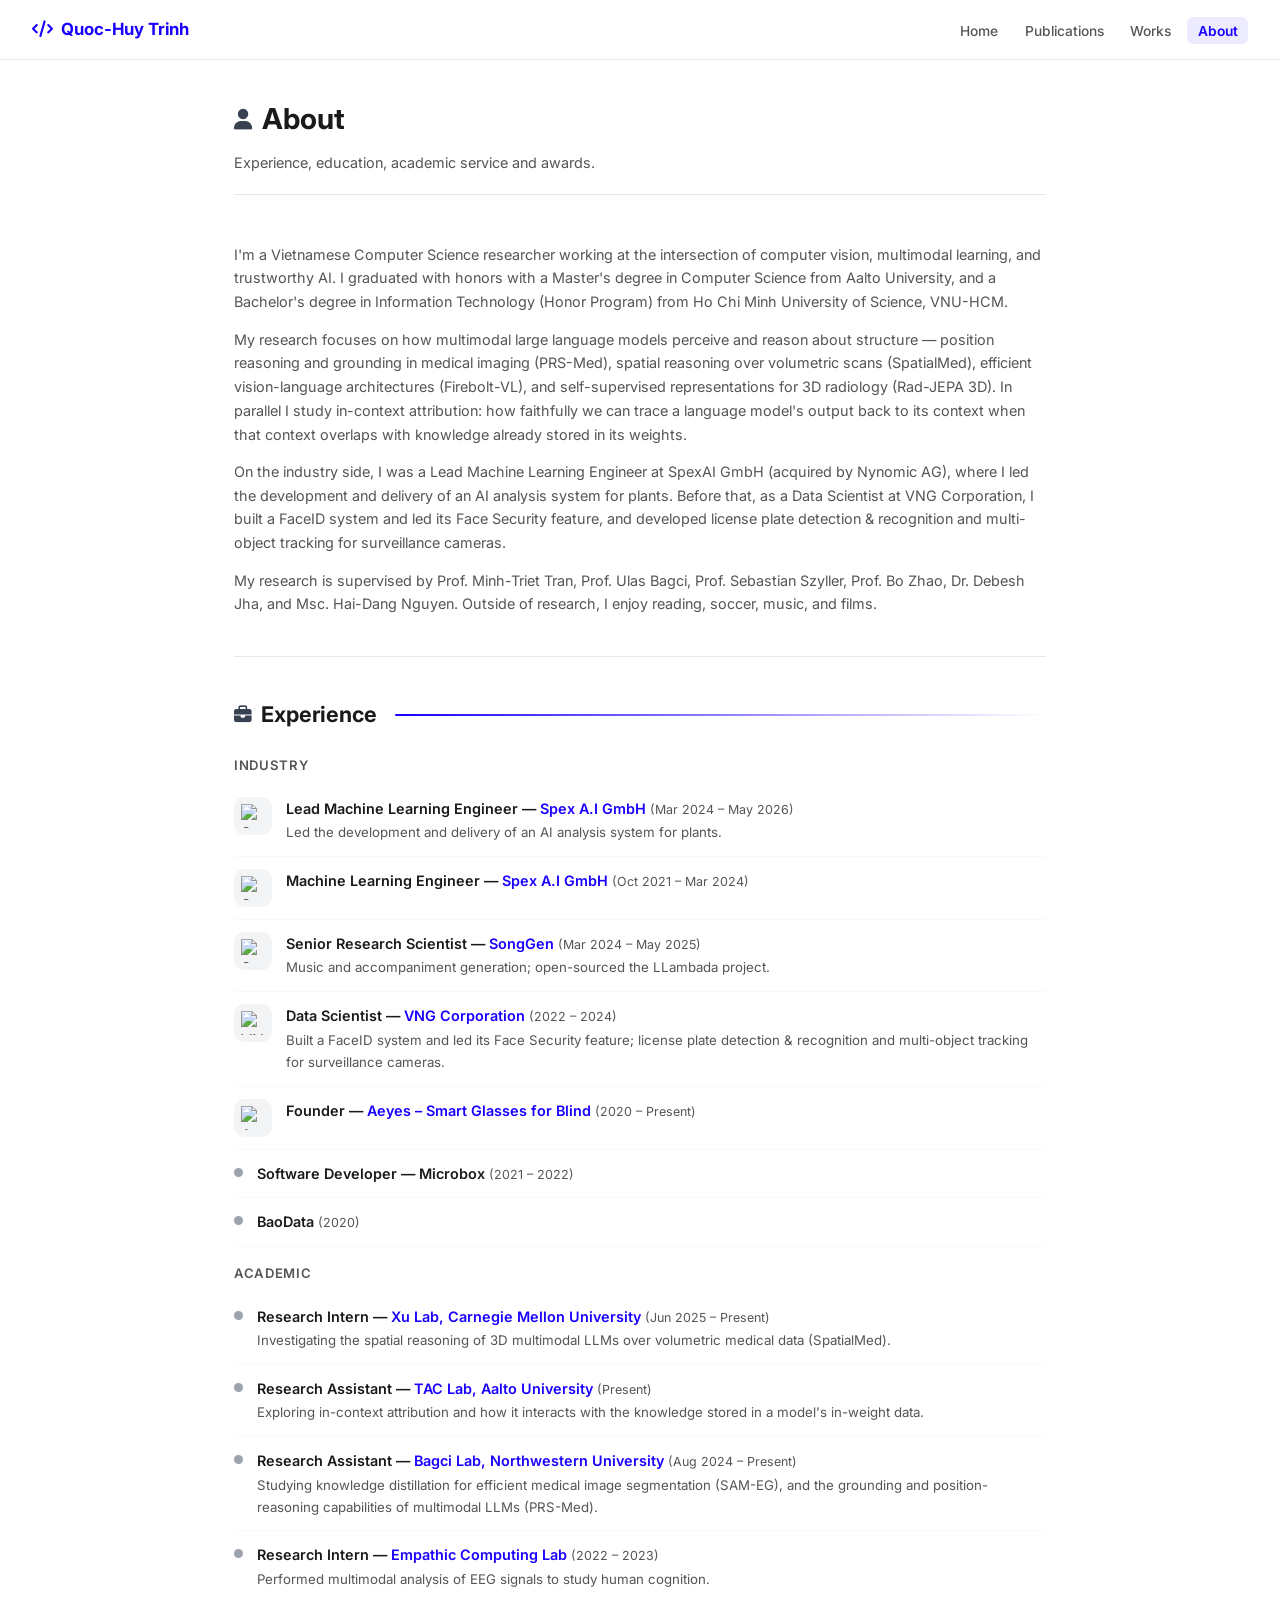
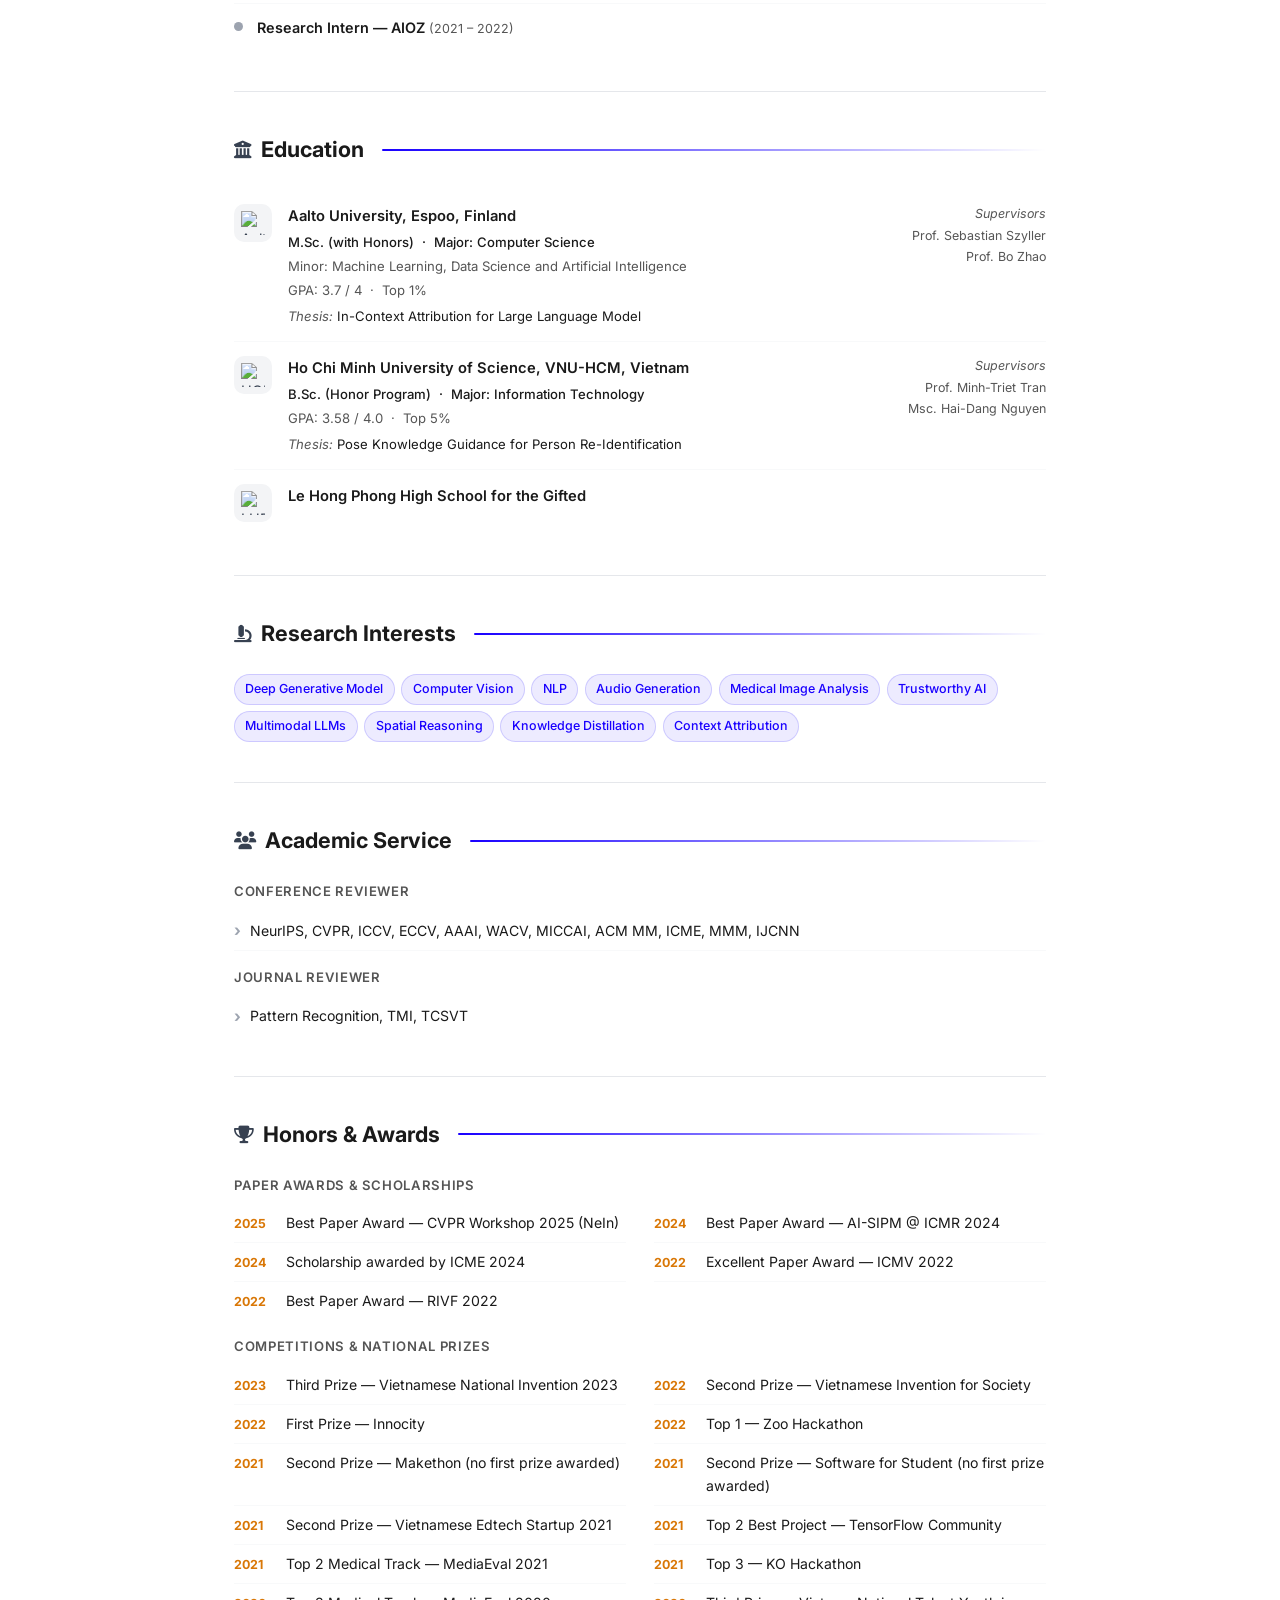
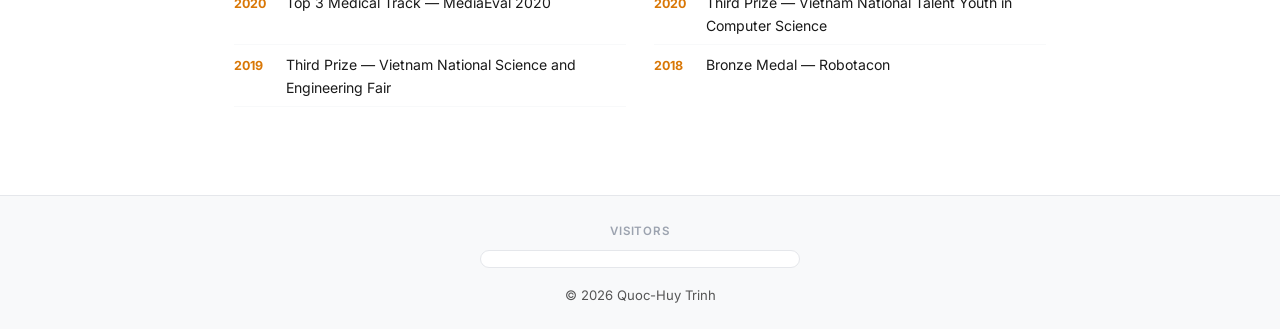
==== about.html @ f91e0f78 "feat: update webpage" ====
<!DOCTYPE html>
<html lang="en">
<head>
    <meta charset="UTF-8">
    <title>About — Quoc-Huy Trinh</title>
    <meta name="viewport" content="width=device-width, initial-scale=1">
    <link rel="preconnect" href="https://fonts.googleapis.com">
    <link rel="preconnect" href="https://fonts.gstatic.com" crossorigin>
    <link href="https://fonts.googleapis.com/css2?family=Inter:wght@300;400;500;600;700&display=swap" rel="stylesheet">
    <link rel="stylesheet" href="https://cdnjs.cloudflare.com/ajax/libs/font-awesome/6.4.0/css/all.min.css">
    <link rel="stylesheet" href="./style.css">
    <link rel="icon" href="https://cdn.iconscout.com/icon/free/png-256/free-h-character-alphabet-letter-32852.png">
</head>
<body>

<!-- ════════════════════════════════════════
     NAVIGATION
═════════════════════════════════════════ -->
<nav>
    <a href="index.html" class="nav-brand">
        <i class="fa fa-code"></i>
        Quoc-Huy Trinh
    </a>
    <ul class="nav-links">
        <li><a href="index.html">Home</a></li>
        <li><a href="publications.html">Publications</a></li>
        <li><a href="works.html">Works</a></li>
        <li><a href="about.html" class="active">About</a></li>
    </ul>
</nav>

<main>

    <div class="page-head">
        <h1><i class="fas fa-user"></i> About</h1>
        <p>
            Experience, education, academic service and awards.
        </p>
    </div>

    <!-- ══════════════════════════════════
         ABOUT
    ═══════════════════════════════════ -->
    <section id="intro">
        <p class="about-para">
            I'm a Vietnamese Computer Science researcher working at the intersection of computer vision,
            multimodal learning, and trustworthy AI. I graduated with honors with a Master's degree in
            Computer Science from Aalto University, and a Bachelor's degree in Information Technology
            (Honor Program) from Ho Chi Minh University of Science, VNU-HCM.
        </p>
        <p class="about-para">
            My research focuses on how multimodal large language models perceive and reason about
            structure — position reasoning and grounding in medical imaging (PRS-Med), spatial reasoning
            over volumetric scans (SpatialMed), efficient vision-language architectures (Firebolt-VL),
            and self-supervised representations for 3D radiology (Rad-JEPA 3D). In parallel I study
            in-context attribution: how faithfully we can trace a language model's output back to its
            context when that context overlaps with knowledge already stored in its weights.
        </p>
        <p class="about-para">
            On the industry side, I was a Lead Machine Learning Engineer at SpexAI GmbH (acquired by
            Nynomic AG), where I led the development and delivery of an AI analysis system for plants.
            Before that, as a Data Scientist at VNG Corporation, I built a FaceID system and led its
            Face Security feature, and developed license plate detection &amp; recognition and
            multi-object tracking for surveillance cameras.
        </p>
        <p class="about-para">
            My research is supervised by Prof. Minh-Triet Tran, Prof. Ulas Bagci, Prof. Sebastian
            Szyller, Prof. Bo Zhao, Dr. Debesh Jha, and Msc. Hai-Dang Nguyen. Outside of research,
            I enjoy reading, soccer, music, and films.
        </p>
    </section>

    <!-- ══════════════════════════════════
         EXPERIENCE
    ═══════════════════════════════════ -->
    <section id="experience">
        <h2 class="section-title"><i class="fas fa-briefcase icon"></i> Experience</h2>

        <p class="service-subsection">Industry</p>

        <div class="exp-item">
            <div class="exp-icon"><img src="https://www.google.com/s2/favicons?sz=64&domain=spexai.com" alt="SpexAI"></div>
            <div class="exp-content">
                <h3>Lead Machine Learning Engineer &mdash; <a href="https://www.spexai.com/" target="_blank">Spex A.I GmbH</a>
                    <span class="exp-period">(Mar 2024 – May 2026)</span></h3>
                <p>Led the development and delivery of an AI analysis system for plants.</p>
            </div>
        </div>

        <div class="exp-item">
            <div class="exp-icon"><img src="https://www.google.com/s2/favicons?sz=64&domain=spexai.com" alt="SpexAI"></div>
            <div class="exp-content">
                <h3>Machine Learning Engineer &mdash; <a href="https://www.spexai.com/" target="_blank">Spex A.I GmbH</a>
                    <span class="exp-period">(Oct 2021 – Mar 2024)</span></h3>
            </div>
        </div>

        <div class="exp-item">
            <div class="exp-icon"><img src="https://www.google.com/s2/favicons?sz=64&domain=cremi.ai" alt="SongGen"></div>
            <div class="exp-content">
                <h3>Senior Research Scientist &mdash; <a href="https://cremi.ai/" target="_blank">SongGen</a>
                    <span class="exp-period">(Mar 2024 – May 2025)</span></h3>
                <p>Music and accompaniment generation; open-sourced the LLambada project.</p>
            </div>
        </div>

        <div class="exp-item">
            <div class="exp-icon"><img src="https://www.google.com/s2/favicons?sz=64&domain=vng.com.vn" alt="VNG"></div>
            <div class="exp-content">
                <h3>Data Scientist &mdash; <a href="https://vng.com.vn/" target="_blank">VNG Corporation</a>
                    <span class="exp-period">(2022 – 2024)</span></h3>
                <p>Built a FaceID system and led its Face Security feature; license plate detection &amp; recognition and multi-object tracking for surveillance cameras.</p>
            </div>
        </div>

        <div class="exp-item">
            <div class="exp-icon"><img src="https://www.google.com/s2/favicons?sz=64&domain=tivivui95.github.io" alt="Aeyes"></div>
            <div class="exp-content">
                <h3>Founder &mdash; <a href="https://tivivui95.github.io/aeyes-web/img/logo/logo-Aeyes.png" target="_blank">Aeyes – Smart Glasses for Blind</a>
                    <span class="exp-period">(2020 – Present)</span></h3>
            </div>
        </div>

        <div class="exp-item">
            <div class="exp-dot"></div>
            <div class="exp-content">
                <h3>Software Developer &mdash; Microbox
                    <span class="exp-period">(2021 – 2022)</span></h3>
            </div>
        </div>

        <div class="exp-item">
            <div class="exp-dot"></div>
            <div class="exp-content">
                <h3>BaoData <span class="exp-period">(2020)</span></h3>
            </div>
        </div>

        <p class="service-subsection">Academic</p>

        <div class="exp-item">
            <div class="exp-dot"></div>
            <div class="exp-content">
                <h3>Research Intern &mdash; <a href="https://xulabs.github.io/min-xu/" target="_blank">Xu Lab, Carnegie Mellon University</a>
                    <span class="exp-period">(Jun 2025 – Present)</span></h3>
                <p>Investigating the spatial reasoning of 3D multimodal LLMs over volumetric medical data (SpatialMed).</p>
            </div>
        </div>

        <div class="exp-item">
            <div class="exp-dot"></div>
            <div class="exp-content">
                <h3>Research Assistant &mdash; <a href="https://taclab.aalto.fi/" target="_blank">TAC Lab, Aalto University</a>
                    <span class="exp-period">(Present)</span></h3>
                <p>Exploring in-context attribution and how it interacts with the knowledge stored in a model's in-weight data.</p>
            </div>
        </div>

        <div class="exp-item">
            <div class="exp-dot"></div>
            <div class="exp-content">
                <h3>Research Assistant &mdash; <a href="https://www.bagcilab.com/" target="_blank">Bagci Lab, Northwestern University</a>
                    <span class="exp-period">(Aug 2024 – Present)</span></h3>
                <p>Studying knowledge distillation for efficient medical image segmentation (SAM-EG), and the grounding and position-reasoning capabilities of multimodal LLMs (PRS-Med).</p>
            </div>
        </div>

        <div class="exp-item">
            <div class="exp-dot"></div>
            <div class="exp-content">
                <h3>Research Intern &mdash; <a href="http://empathiccomputing.org/" target="_blank">Empathic Computing Lab</a>
                    <span class="exp-period">(2022 – 2023)</span></h3>
                <p>Performed multimodal analysis of EEG signals to study human cognition.</p>
            </div>
        </div>

        <div class="exp-item">
            <div class="exp-dot"></div>
            <div class="exp-content">
                <h3>Research Intern &mdash; AIOZ
                    <span class="exp-period">(2021 – 2022)</span></h3>
            </div>
        </div>
    </section>

    <!-- ══════════════════════════════════
         EDUCATION
    ═══════════════════════════════════ -->
    <section id="education">
        <h2 class="section-title"><i class="fas fa-university icon"></i> Education</h2>

        <!-- Master -->
        <div class="edu-item">
            <div class="edu-icon"><img src="https://www.google.com/s2/favicons?sz=64&domain=aalto.fi" alt="Aalto"></div>
            <div class="edu-content">
                <div class="edu-main">
                    <h3>Aalto University, Espoo, Finland</h3>
                    <div class="edu-details">
                        <span class="edu-major">M.Sc. (with Honors) &nbsp;·&nbsp; Major: Computer Science</span>
                        <span class="edu-minor">Minor: Machine Learning, Data Science and Artificial Intelligence</span>
                        <span class="edu-gpa">GPA: 3.7 / 4 &nbsp;·&nbsp; Top 1%</span>
                        <span class="edu-thesis"><em>Thesis:</em> In-Context Attribution for Large Language Model</span>
                    </div>
                </div>
                <div class="edu-supervisor">
                    <span>Supervisors</span>
                    Prof. Sebastian Szyller<br>Prof. Bo Zhao
                </div>
            </div>
        </div>

        <!-- Bachelor -->
        <div class="edu-item">
            <div class="edu-icon"><img src="https://upload.wikimedia.org/wikipedia/commons/1/16/Logo-KHTN.jpg" alt="HCMUS"></div>
            <div class="edu-content">
                <div class="edu-main">
                    <h3>Ho Chi Minh University of Science, VNU-HCM, Vietnam</h3>
                    <div class="edu-details">
                        <span class="edu-major">B.Sc. (Honor Program) &nbsp;·&nbsp; Major: Information Technology</span>
                        <span class="edu-gpa">GPA: 3.58 / 4.0 &nbsp;·&nbsp; Top 5%</span>
                        <span class="edu-thesis"><em>Thesis:</em> Pose Knowledge Guidance for Person Re-Identification</span>
                    </div>
                </div>
                <div class="edu-supervisor">
                    <span>Supervisors</span>
                    Prof. Minh-Triet Tran<br>Msc. Hai-Dang Nguyen
                </div>
            </div>
        </div>

        <!-- High school -->
        <div class="edu-item">
            <div class="edu-icon"><img src="https://media.licdn.com/dms/image/v2/C4D0BAQHf3NIB0jKAiQ/company-logo_200_200/company-logo_200_200/0/1630564309889/lhpvietnam_logo?e=2147483647&v=beta&t=QFMkR0KsNmU_hEbmXWdJ5VxGeZHss4gHV3IDn_hReGA" alt="LHP"></div>
            <div class="edu-content">
                <div class="edu-main">
                    <h3>Le Hong Phong High School for the Gifted</h3>
                </div>
            </div>
        </div>
    </section>

    <!-- ══════════════════════════════════
         RESEARCH INTERESTS
    ═══════════════════════════════════ -->
    <section id="interests">
        <h2 class="section-title"><i class="fas fa-microscope icon"></i> Research Interests</h2>

        <div class="interest-tags">
            <span class="interest-tag">Deep Generative Model</span>
            <span class="interest-tag">Computer Vision</span>
            <span class="interest-tag">NLP</span>
            <span class="interest-tag">Audio Generation</span>
            <span class="interest-tag">Medical Image Analysis</span>
            <span class="interest-tag">Trustworthy AI</span>
            <span class="interest-tag">Multimodal LLMs</span>
            <span class="interest-tag">Spatial Reasoning</span>
            <span class="interest-tag">Knowledge Distillation</span>
            <span class="interest-tag">Context Attribution</span>
        </div>
    </section>

    <!-- ══════════════════════════════════
         ACADEMIC SERVICE
    ═══════════════════════════════════ -->
    <section id="academic-service">
        <h2 class="section-title"><i class="fas fa-users icon"></i> Academic Service</h2>

        <p class="service-subsection">Conference Reviewer</p>
        <div class="service-item">NeurIPS, CVPR, ICCV, ECCV, AAAI, WACV, MICCAI, ACM MM, ICME, MMM, IJCNN</div>

        <p class="service-subsection">Journal Reviewer</p>
        <div class="service-item">Pattern Recognition, TMI, TCSVT</div>
    </section>

    <!-- ══════════════════════════════════
         HONORS & AWARDS
    ═══════════════════════════════════ -->
    <section id="awards">
        <h2 class="section-title"><i class="fas fa-trophy icon"></i> Honors &amp; Awards</h2>

        <p class="service-subsection">Paper Awards &amp; Scholarships</p>
        <div class="awards-grid two-col">
            <div class="award-item"><span class="award-year">2025</span>Best Paper Award — CVPR Workshop 2025 (NeIn)</div>
            <div class="award-item"><span class="award-year">2024</span>Best Paper Award — AI-SIPM @ ICMR 2024</div>
            <div class="award-item"><span class="award-year">2024</span>Scholarship awarded by ICME 2024</div>
            <div class="award-item"><span class="award-year">2022</span>Excellent Paper Award — ICMV 2022</div>
            <div class="award-item"><span class="award-year">2022</span>Best Paper Award — RIVF 2022</div>
        </div>

        <p class="service-subsection">Competitions &amp; National Prizes</p>
        <div class="awards-grid two-col">
            <div class="award-item"><span class="award-year">2023</span>Third Prize — Vietnamese National Invention 2023</div>
            <div class="award-item"><span class="award-year">2022</span>Second Prize — Vietnamese Invention for Society</div>
            <div class="award-item"><span class="award-year">2022</span>First Prize — Innocity</div>
            <div class="award-item"><span class="award-year">2022</span>Top 1 — Zoo Hackathon</div>
            <div class="award-item"><span class="award-year">2021</span>Second Prize — Makethon (no first prize awarded)</div>
            <div class="award-item"><span class="award-year">2021</span>Second Prize — Software for Student (no first prize awarded)</div>
            <div class="award-item"><span class="award-year">2021</span>Second Prize — Vietnamese Edtech Startup 2021</div>
            <div class="award-item"><span class="award-year">2021</span>Top 2 Best Project — TensorFlow Community</div>
            <div class="award-item"><span class="award-year">2021</span>Top 2 Medical Track — MediaEval 2021</div>
            <div class="award-item"><span class="award-year">2021</span>Top 3 — KO Hackathon</div>
            <div class="award-item"><span class="award-year">2020</span>Top 3 Medical Track — MediaEval 2020</div>
            <div class="award-item"><span class="award-year">2020</span>Third Prize — Vietnam National Talent Youth in Computer Science</div>
            <div class="award-item"><span class="award-year">2019</span>Third Prize — Vietnam National Science and Engineering Fair</div>
            <div class="award-item"><span class="award-year">2018</span>Bronze Medal — Robotacon</div>
        </div>
    </section>

</main>

<footer>
    <!-- Visitor map — replace YOUR_MAPMYVISITORS_ID with your `d=` value. -->
    <div class="visitor-map">
        <h4>Visitors</h4>
        <div class="visitor-map-frame">
            <script type="text/javascript" id="mapmyvisitors"
                    src="https://mapmyvisitors.com/map.js?cl=ffffff&w=280&t=tt&d=YOUR_MAPMYVISITORS_ID&co=1900ff&ct=1a1a1a&cmo=3acc3a&cmn=ff5353"></script>
        </div>
    </div>
    &copy; 2026 Quoc-Huy Trinh
</footer>

</body>
</html>
---- style.css ----
/* ══════════════════════════════════════════
   Quoc-Huy Trinh — shared site styles
═══════════════════════════════════════════ */

:root {
    --primary: #1900FF;
    --primary-dark: #1200cc;
    --primary-soft: rgba(25, 0, 255, 0.08);
    --text: #1a1a1a;
    --text-light: #555;
    --bg: #ffffff;
    --bg-alt: #f8f9fa;
    --border: #e5e7eb;
    --nav-height: 60px;
}

* { margin: 0; padding: 0; box-sizing: border-box; }

html { scroll-behavior: smooth; }

body {
    font-family: 'Inter', sans-serif;
    color: var(--text);
    background: var(--bg);
    line-height: 1.65;
}

/* ── NAV ── */
nav {
    position: sticky;
    top: 0;
    z-index: 100;
    background: rgba(255,255,255,0.96);
    backdrop-filter: blur(8px);
    border-bottom: 1px solid var(--border);
    height: var(--nav-height);
    display: flex;
    align-items: center;
    padding: 0 2rem;
    gap: 2rem;
}

.nav-brand {
    font-size: 1.05rem;
    font-weight: 700;
    color: var(--primary);
    text-decoration: none;
    display: flex;
    align-items: center;
    gap: 0.5rem;
    white-space: nowrap;
    margin-right: auto;
}

.nav-links {
    display: flex;
    gap: 0.35rem;
    list-style: none;
    align-items: center;
}

.nav-links a {
    font-size: 0.86rem;
    font-weight: 500;
    color: var(--text-light);
    text-decoration: none;
    padding: 0.35rem 0.65rem;
    border-radius: 6px;
    transition: color 0.15s, background 0.15s;
    white-space: nowrap;
}

.nav-links a:hover {
    color: var(--primary);
    background: var(--primary-soft);
}

.nav-links a.active {
    color: var(--primary);
    font-weight: 600;
    background: var(--primary-soft);
}

/* ── LAYOUT ── */
main {
    max-width: 860px;
    margin: 0 auto;
    padding: 0 1.5rem 3rem;
}

section {
    padding: 2.5rem 0;
    border-bottom: 1px solid var(--border);
}

section:last-child { border-bottom: none; }

.section-title {
    font-size: 1.35rem;
    font-weight: 700;
    color: var(--text);
    margin-bottom: 1.4rem;
    display: flex;
    align-items: center;
    gap: 0.55rem;
}

.section-title .icon {
    color: #374151;
    font-size: 1.1rem;
}

.section-title::after {
    content: '';
    flex: 1;
    height: 2px;
    background: linear-gradient(to right, var(--primary), transparent);
    margin-left: 0.6rem;
    border-radius: 2px;
}

/* ── SUB-PAGE HEADER ── */
.page-head {
    padding: 2.2rem 0 1.2rem;
    border-bottom: 1px solid var(--border);
    margin-bottom: 0.5rem;
}

.page-head h1 {
    font-size: 1.8rem;
    font-weight: 700;
    display: flex;
    align-items: center;
    gap: 0.6rem;
}

.page-head h1 i { color: #374151; font-size: 1.3rem; }

.page-head p {
    font-size: 0.9rem;
    color: var(--text-light);
    margin-top: 0.5rem;
}

.back-link {
    display: inline-flex;
    align-items: center;
    gap: 0.4rem;
    font-size: 0.82rem;
    font-weight: 500;
    color: var(--text-light);
    text-decoration: none;
    margin-bottom: 0.9rem;
    transition: color 0.15s;
}

.back-link:hover { color: var(--primary); }

/* ── ABOUT ── */
.about-grid {
    display: grid;
    grid-template-columns: 200px 1fr;
    gap: 2.5rem;
    align-items: start;
}

.about-photo-col {
    display: flex;
    flex-direction: column;
    align-items: center;
    gap: 1rem;
}

.profile-photo {
    width: 170px;
    height: 170px;
    border-radius: 50%;
    object-fit: cover;
    border: 3px solid var(--primary);
    box-shadow: 0 4px 16px rgba(25,0,255,0.18);
}

.social-links {
    display: flex;
    flex-direction: column;
    gap: 0.45rem;
    width: 100%;
}

.social-link {
    display: flex;
    align-items: center;
    gap: 0.5rem;
    padding: 0.4rem 0.75rem;
    border-radius: 8px;
    text-decoration: none;
    font-size: 0.82rem;
    font-weight: 500;
    color: var(--text);
    border: 1px solid var(--border);
    transition: all 0.18s;
}

.social-link:hover {
    background: var(--primary);
    color: white;
    border-color: var(--primary);
}

.social-link i { width: 14px; text-align: center; }

.about-bio h2 {
    font-size: 1.75rem;
    font-weight: 700;
    color: var(--text);
    margin-bottom: 0.25rem;
}

.about-bio .subtitle {
    font-size: 0.9rem;
    color: var(--text-light);
    margin-bottom: 1rem;
}

.about-bio p {
    font-size: 0.9rem;
    color: var(--text-light);
    margin-bottom: 0.75rem;
}

.research-interests { margin-top: 1rem; }

.research-interests h3 {
    font-size: 0.88rem;
    font-weight: 600;
    margin-bottom: 0.7rem;
    color: var(--text);
    text-transform: uppercase;
    letter-spacing: 0.05em;
}

.interest-tags {
    display: flex;
    flex-wrap: wrap;
    gap: 0.4rem;
}

.interest-tag {
    background: var(--primary-soft);
    color: var(--primary);
    padding: 0.25rem 0.65rem;
    border-radius: 20px;
    font-size: 0.78rem;
    font-weight: 500;
    border: 1px solid rgba(25,0,255,0.15);
}

.phd-notice {
    margin-top: 1.1rem;
    padding: 0.7rem 1rem;
    background: linear-gradient(135deg, rgba(25,0,255,0.05), rgba(25,0,255,0.09));
    border-left: 3px solid var(--primary);
    border-radius: 0 8px 8px 0;
    font-size: 0.875rem;
    font-weight: 500;
    color: var(--primary-dark);
    display: flex;
    align-items: center;
    gap: 0.5rem;
}

/* ── NEWS ── */
.news-item {
    display: flex;
    gap: 0.9rem;
    padding: 0.6rem 0;
    border-bottom: 1px solid var(--bg-alt);
    align-items: baseline;
    font-size: 0.88rem;
}

.news-item:last-child { border-bottom: none; }

.news-date {
    font-size: 0.78rem;
    font-weight: 700;
    color: var(--primary);
    min-width: 72px;
    flex-shrink: 0;
}

.news-item a { color: var(--primary); text-decoration: none; }
.news-item a:hover { text-decoration: underline; }

.news-badges {
    margin-top: 0.4rem;
    display: flex;
    gap: 0.4rem;
    flex-wrap: wrap;
}

/* ── EDUCATION ── */
.edu-item {
    display: flex;
    gap: 1rem;
    padding: 0.85rem 0;
    border-bottom: 1px solid var(--bg-alt);
    align-items: flex-start;
}

.edu-item:last-child { border-bottom: none; }

.edu-icon {
    width: 38px;
    height: 38px;
    border-radius: 10px;
    background: #f3f4f6;
    display: flex;
    align-items: center;
    justify-content: center;
    color: #374151;
    flex-shrink: 0;
    font-size: 0.9rem;
}

.edu-icon img {
    width: 24px;
    height: 24px;
    object-fit: contain;
}

.edu-content {
    flex: 1;
    display: flex;
    justify-content: space-between;
    align-items: flex-start;
    gap: 1rem;
}

.edu-main { flex: 1; }

.edu-content h3 { font-size: 0.92rem; font-weight: 600; margin-bottom: 0.25rem; }

.edu-details {
    font-size: 0.82rem;
    color: var(--text-light);
    display: flex;
    flex-direction: column;
    gap: 0.15rem;
    margin-top: 0.15rem;
}

.edu-details .edu-major { font-weight: 500; color: var(--text); }
.edu-details .edu-minor { color: var(--text-light); }
.edu-details .edu-gpa   { color: var(--text-light); }
.edu-details .edu-thesis { color: var(--text); margin-top: 0.1rem; }
.edu-details .edu-thesis em { color: var(--text-light); font-style: italic; }

.edu-supervisor {
    text-align: right;
    font-size: 0.78rem;
    color: var(--text-light);
    white-space: nowrap;
    flex-shrink: 0;
}

.edu-supervisor span {
    display: block;
    font-style: italic;
    margin-bottom: 0.1rem;
}

/* ── PUBLICATIONS TIMELINE ── */
.pub-timeline {
    position: relative;
    padding-left: 28px;
}

.pub-timeline::before {
    content: '';
    position: absolute;
    left: 8px;
    top: 0;
    bottom: 0;
    width: 2px;
    background: linear-gradient(to bottom, var(--primary), rgba(25,0,255,0.15) 95%, transparent);
    border-radius: 2px;
}

.year-group {
    margin-bottom: 1.5rem;
    position: relative;
}

.year-group:last-child { margin-bottom: 0; }

.year-label {
    position: relative;
    font-size: 1.05rem;
    font-weight: 700;
    color: var(--primary);
    margin-bottom: 0.7rem;
    padding-bottom: 0.35rem;
}

.year-label::before {
    content: '';
    position: absolute;
    left: -24px;
    top: 50%;
    transform: translateY(-50%);
    width: 14px;
    height: 14px;
    border-radius: 50%;
    background: var(--primary);
    border: 3px solid #fff;
    box-shadow: 0 0 0 2px var(--primary);
    z-index: 1;
}

.pub-item {
    position: relative;
    padding: 0.8rem 0;
    border-bottom: 1px solid var(--bg-alt);
}

.pub-item:last-child { border-bottom: none; }

.pub-item::before {
    content: '';
    position: absolute;
    left: -24px;
    top: 1.15rem;
    width: 8px;
    height: 8px;
    border-radius: 50%;
    background: #fff;
    border: 2px solid var(--primary);
    box-sizing: border-box;
    z-index: 1;
    transition: all 0.15s ease;
}

.pub-item:hover::before {
    background: var(--primary);
    transform: scale(1.25);
}

.pub-title {
    font-size: 0.9rem;
    font-weight: 600;
    margin-bottom: 0.4rem;
    color: var(--text);
    line-height: 1.45;
}

.pub-meta {
    display: flex;
    align-items: center;
    gap: 0.45rem;
    flex-wrap: wrap;
}

/* venue badges */
.vbadge {
    display: inline-flex;
    align-items: center;
    gap: 0.3rem;
    padding: 0.18rem 0.55rem;
    border-radius: 4px;
    font-size: 0.73rem;
    font-weight: 600;
    text-decoration: none;
    transition: opacity 0.15s, transform 0.1s;
    line-height: 1.4;
}

.vbadge:hover { opacity: 0.82; transform: translateY(-1px); }

.vbadge img {
    width: 13px;
    height: 13px;
    object-fit: contain;
    border-radius: 2px;
}

.vbadge i { font-size: 10px; }

.b-ieee     { background: #00629B; color: #fff; }
.b-arxiv    { background: #B31B1B; color: #fff; }
.b-cvpr     { background: #1e4e8c; color: #fff; }
.b-eccv     { background: #1b6b5a; color: #fff; }
.b-miccai   { background: #6d28d9; color: #fff; }
.b-bmvc     { background: #2d2d2d; color: #fff; }
.b-acm      { background: #0085CA; color: #fff; }
.b-springer { background: #E87722; color: #fff; }
.b-elsevier { background: #FF6C00; color: #fff; }
.b-journal  { background: #2e7d32; color: #fff; }
.b-spie     { background: #7B1FA2; color: #fff; }
.b-other    { background: #546e7a; color: #fff; }
.b-award    { background: #f59e0b; color: #1a1a1a; }
.b-web      { background: #4a90d9; color: #fff; }
.b-hf       { background: #FFD21E; color: #1a1a1a; }
.b-code     { background: #24292f; color: #fff; }

.pub-authors {
    font-size: 0.8rem;
    color: var(--text-light);
    margin-bottom: 0.35rem;
    line-height: 1.4;
}

.me-first {
    color: var(--primary);
    font-weight: 700;
    text-decoration: underline;
    text-underline-offset: 2px;
}

.me {
    font-weight: 700;
    color: var(--text);
}

.pub-note {
    font-size: 0.76rem;
    color: #888;
    font-style: italic;
}

/* ── EXPERIENCE ── */
.exp-item {
    display: flex;
    gap: 0.85rem;
    padding: 0.75rem 0;
    border-bottom: 1px solid var(--bg-alt);
    align-items: flex-start;
}

.exp-item:last-child { border-bottom: none; }

.exp-dot {
    width: 9px;
    height: 9px;
    border-radius: 50%;
    background: #9ca3af;
    margin-top: 6px;
    flex-shrink: 0;
}

.exp-icon {
    width: 38px;
    height: 38px;
    border-radius: 10px;
    background: #f3f4f6;
    display: flex;
    align-items: center;
    justify-content: center;
    flex-shrink: 0;
}

.exp-icon img {
    width: 24px;
    height: 24px;
    object-fit: contain;
}

.exp-content h3 { font-size: 0.9rem; font-weight: 600; }
.exp-content p  { font-size: 0.83rem; color: var(--text-light); margin-top: 0.1rem; }
.exp-content a  { color: var(--primary); text-decoration: none; }
.exp-content a:hover { text-decoration: underline; }

.exp-period {
    font-size: 0.78rem;
    color: var(--text-light);
    font-weight: 400;
}

/* ── SERVICE ── */
.service-subsection {
    font-size: 0.82rem;
    font-weight: 600;
    color: var(--text-light);
    text-transform: uppercase;
    letter-spacing: 0.05em;
    margin: 1rem 0 0.5rem;
}

.service-subsection:first-child { margin-top: 0; }

.service-item {
    padding: 0.4rem 0;
    font-size: 0.88rem;
    border-bottom: 1px solid var(--bg-alt);
    display: flex;
    align-items: center;
    gap: 0.55rem;
}

.service-item:last-child { border-bottom: none; }

.service-item::before {
    content: '›';
    color: #9ca3af;
    font-weight: 700;
    font-size: 1rem;
}

/* ── AWARDS ── */
.awards-grid {
    display: grid;
    grid-template-columns: repeat(3, 1fr);
    column-gap: 1.75rem;
}

.awards-grid.two-col { grid-template-columns: repeat(2, 1fr); }

.award-item {
    display: flex;
    gap: 0.9rem;
    padding: 0.45rem 0;
    border-bottom: 1px solid var(--bg-alt);
    align-items: baseline;
    font-size: 0.88rem;
}

.award-item:last-child { border-bottom: none; }

.award-year {
    font-size: 0.78rem;
    font-weight: 700;
    color: #d97706;
    min-width: 38px;
    flex-shrink: 0;
}

/* ── OPEN SOURCE / REPO CARDS ── */
.repo-card {
    display: flex;
    align-items: flex-start;
    gap: 1rem;
    padding: 0.85rem 1rem;
    border: 1px solid var(--border);
    border-radius: 10px;
    text-decoration: none;
    color: var(--text);
    transition: border-color 0.18s, box-shadow 0.18s;
    margin-bottom: 0.75rem;
}

.repo-card:hover {
    border-color: #9ca3af;
    box-shadow: 0 2px 8px rgba(0,0,0,0.07);
}

.repo-card-icon {
    font-size: 1.4rem;
    color: #1a1a1a;
    flex-shrink: 0;
    margin-top: 2px;
}

.repo-card-body h3 {
    font-size: 0.92rem;
    font-weight: 600;
    margin-bottom: 0.2rem;
}

.repo-card-body p {
    font-size: 0.83rem;
    color: var(--text-light);
}

/* ── PROJECT CARDS (works page) ──
   Each card carries its own theme via a t-* class that sets --accent.   */
.work-card {
    --accent: var(--primary);
    --accent-soft: rgba(25, 0, 255, 0.09);
    --accent-line: rgba(25, 0, 255, 0.26);

    position: relative;
    overflow: hidden;
    border: 1px solid var(--border);
    border-radius: 12px;
    padding: 1.1rem 1.25rem 1.1rem 1.55rem;
    margin-bottom: 1rem;
    transition: border-color 0.18s, box-shadow 0.18s, transform 0.18s;
    background: #fff;
}

/* left accent rail */
.work-card::before {
    content: '';
    position: absolute;
    left: 0;
    top: 0;
    bottom: 0;
    width: 4px;
    background: linear-gradient(to bottom, var(--accent), var(--accent) 45%, transparent);
}

/* soft themed glow in the top-right corner */
.work-card::after {
    content: '';
    position: absolute;
    top: -55px;
    right: -55px;
    width: 170px;
    height: 170px;
    border-radius: 50%;
    background: radial-gradient(circle, var(--accent-soft), transparent 68%);
    pointer-events: none;
}

.work-card:hover {
    border-color: var(--accent-line);
    box-shadow: 0 4px 18px var(--accent-soft);
    transform: translateY(-1px);
}

.work-head {
    display: flex;
    align-items: center;
    gap: 0.75rem;
    margin-bottom: 0.5rem;
    position: relative;
}

.work-icon {
    width: 40px;
    height: 40px;
    border-radius: 11px;
    background: var(--accent-soft);
    border: 1px solid var(--accent-line);
    display: flex;
    align-items: center;
    justify-content: center;
    font-size: 1.1rem;
    color: var(--accent);
    flex-shrink: 0;
}

.work-titles {
    display: flex;
    align-items: baseline;
    gap: 0.55rem;
    flex-wrap: wrap;
}

.work-head h3 {
    font-size: 1.02rem;
    font-weight: 700;
    color: var(--accent);
    letter-spacing: -0.01em;
}

.work-head .work-venue {
    font-size: 0.68rem;
    font-weight: 700;
    text-transform: uppercase;
    letter-spacing: 0.05em;
    color: var(--accent);
    background: var(--accent-soft);
    border: 1px solid var(--accent-line);
    padding: 0.1rem 0.5rem;
    border-radius: 999px;
    white-space: nowrap;
}

.work-sub {
    font-size: 0.88rem;
    font-weight: 500;
    color: var(--text);
    margin-bottom: 0.35rem;
    line-height: 1.4;
    position: relative;
}

.work-desc {
    font-size: 0.85rem;
    color: var(--text-light);
    margin-bottom: 0.7rem;
    position: relative;
}

.work-links {
    display: flex;
    gap: 0.4rem;
    flex-wrap: wrap;
    position: relative;
}

/* per-project themes */
.t-prsmed   { --accent: #0d9488; --accent-soft: rgba(13,148,136,0.11);  --accent-line: rgba(13,148,136,0.30); }
.t-firebolt { --accent: #ea580c; --accent-soft: rgba(234,88,12,0.11);   --accent-line: rgba(234,88,12,0.30); }
.t-spatial  { --accent: #7c3aed; --accent-soft: rgba(124,58,237,0.11);  --accent-line: rgba(124,58,237,0.30); }
.t-radjepa  { --accent: #0369a1; --accent-soft: rgba(3,105,161,0.11);   --accent-line: rgba(3,105,161,0.30); }
.t-attrib   { --accent: #b45309; --accent-soft: rgba(180,83,9,0.11);    --accent-line: rgba(180,83,9,0.30); }
.t-music    { --accent: #db2777; --accent-soft: rgba(219,39,119,0.11);  --accent-line: rgba(219,39,119,0.30); }

/* Hugging Face resource rows */
.hf-row {
    display: flex;
    align-items: center;
    gap: 0.75rem;
    padding: 0.55rem 0.2rem;
    border-bottom: 1px solid var(--bg-alt);
    text-decoration: none;
    color: var(--text);
    transition: background 0.15s;
    border-radius: 6px;
}

.hf-row:last-child { border-bottom: none; }

.hf-row:hover { background: var(--bg-alt); }

.hf-emoji {
    font-size: 1.05rem;
    width: 22px;
    text-align: center;
    flex-shrink: 0;
}

.hf-name {
    font-size: 0.87rem;
    font-weight: 600;
    font-family: ui-monospace, SFMono-Regular, Menlo, monospace;
}

.hf-desc {
    font-size: 0.8rem;
    color: var(--text-light);
    margin-left: auto;
    text-align: right;
}

.hf-cta {
    display: inline-flex;
    align-items: center;
    gap: 0.5rem;
    padding: 0.45rem 0.9rem;
    border-radius: 8px;
    background: #FFD21E;
    color: #1a1a1a;
    font-size: 0.83rem;
    font-weight: 600;
    text-decoration: none;
    border: 1px solid rgba(0,0,0,0.08);
    transition: transform 0.12s, box-shadow 0.15s;
}

.hf-cta:hover { transform: translateY(-1px); box-shadow: 0 3px 10px rgba(0,0,0,0.12); }

/* ── FOOTER ── */
footer {
    background: var(--bg-alt);
    border-top: 1px solid var(--border);
    padding: 1.6rem 1.4rem 1.4rem;
    text-align: center;
    font-size: 0.82rem;
    color: var(--text-light);
}

/* ── ABOUT PAGE PROSE ── */
.about-para {
    font-size: 0.9rem;
    color: var(--text-light);
    margin-bottom: 0.85rem;
}

.about-para:last-child { margin-bottom: 0; }

/* ── PAGE LINK BUTTONS ── */
.page-link-btn {
    display: inline-flex;
    align-items: center;
    gap: 0.55rem;
    padding: 0.65rem 1.1rem;
    border-radius: 10px;
    border: 1px solid rgba(25,0,255,0.22);
    background: var(--primary-soft);
    color: var(--primary);
    font-size: 0.85rem;
    font-weight: 600;
    text-decoration: none;
    transition: all 0.18s;
}

.page-link-btn:hover {
    background: var(--primary);
    color: #fff;
    border-color: var(--primary);
    transform: translateY(-1px);
}

.page-link-btn .arrow { font-size: 0.7rem; opacity: 0.7; }

/* ── VISITOR MAP ── */
.visitor-map {
    max-width: 320px;
    margin: 0 auto 1.1rem;
}

.visitor-map h4 {
    font-size: 0.72rem;
    font-weight: 600;
    text-transform: uppercase;
    letter-spacing: 0.08em;
    color: #9ca3af;
    margin-bottom: 0.55rem;
}

.visitor-map-frame {
    display: flex;
    justify-content: center;
    padding: 0.5rem;
    background: #fff;
    border: 1px solid var(--border);
    border-radius: 10px;
    overflow: hidden;
}

.visitor-map-frame img,
.visitor-map-frame canvas,
.visitor-map-frame > div {
    max-width: 100%;
    height: auto;
}

/* ── WAVE ANIMATION ── */
@keyframes wave {
    0%,100% { transform: rotate(0deg); }
    20%      { transform: rotate(20deg); }
    40%      { transform: rotate(-8deg); }
    60%      { transform: rotate(16deg); }
    80%      { transform: rotate(-4deg); }
}

/* ── RESPONSIVE ── */
@media (max-width: 680px) {
    .about-grid { grid-template-columns: 1fr; }
    .about-photo-col { flex-direction: row; align-items: flex-start; flex-wrap: wrap; }
    .profile-photo { width: 120px; height: 120px; }
    .social-links { flex-direction: row; flex-wrap: wrap; }
    .social-link { flex: 1 1 120px; }
    nav { padding: 0 1rem; gap: 0.75rem; }
    .nav-brand { font-size: 0.95rem; }
    .nav-links { gap: 0.1rem; }
    .nav-links a { font-size: 0.78rem; padding: 0.3rem 0.4rem; }
    .awards-grid, .awards-grid.two-col { grid-template-columns: 1fr; }
    .pub-timeline { padding-left: 22px; }
    .pub-timeline::before { left: 6px; }
    .pub-item::before { left: -19px; width: 7px; height: 7px; }
    .year-label::before { left: -20px; width: 12px; height: 12px; }
    .hf-desc { display: none; }
    .edu-content { flex-direction: column; }
    .edu-supervisor { text-align: left; }
}
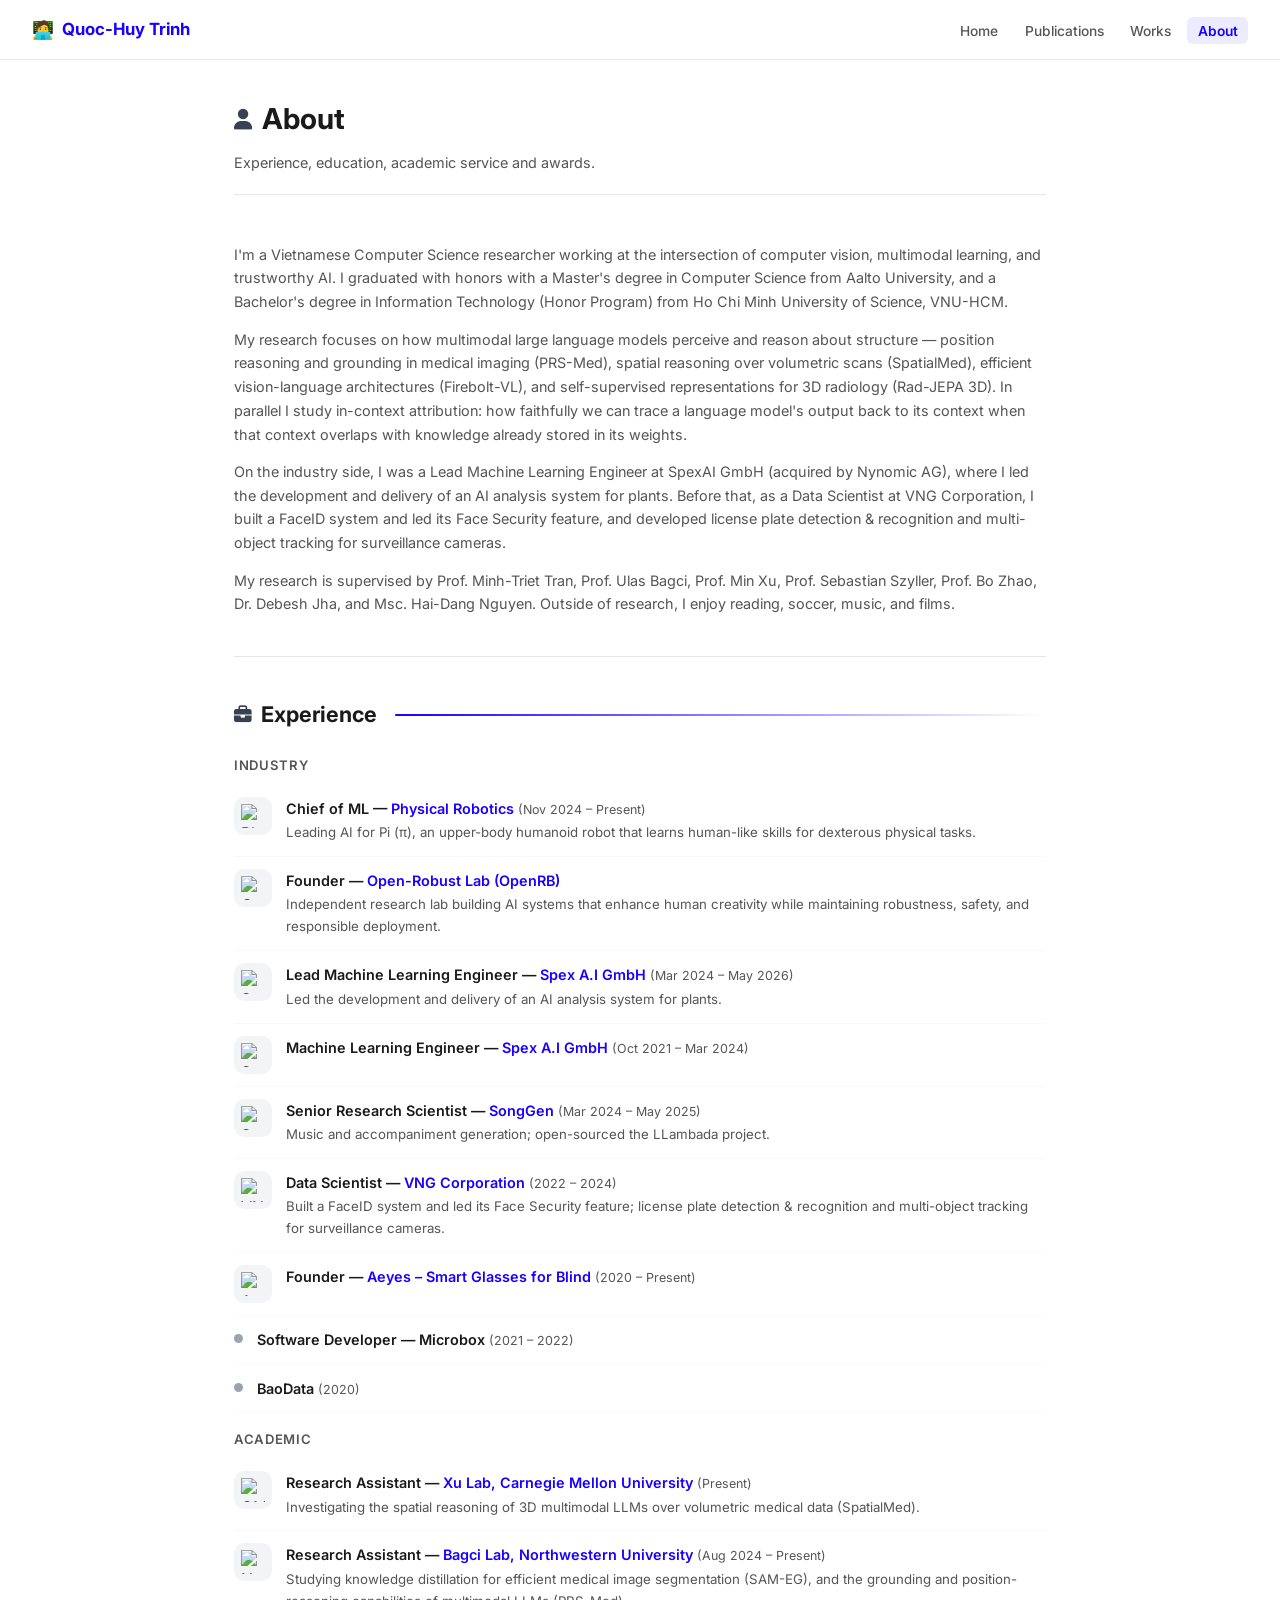
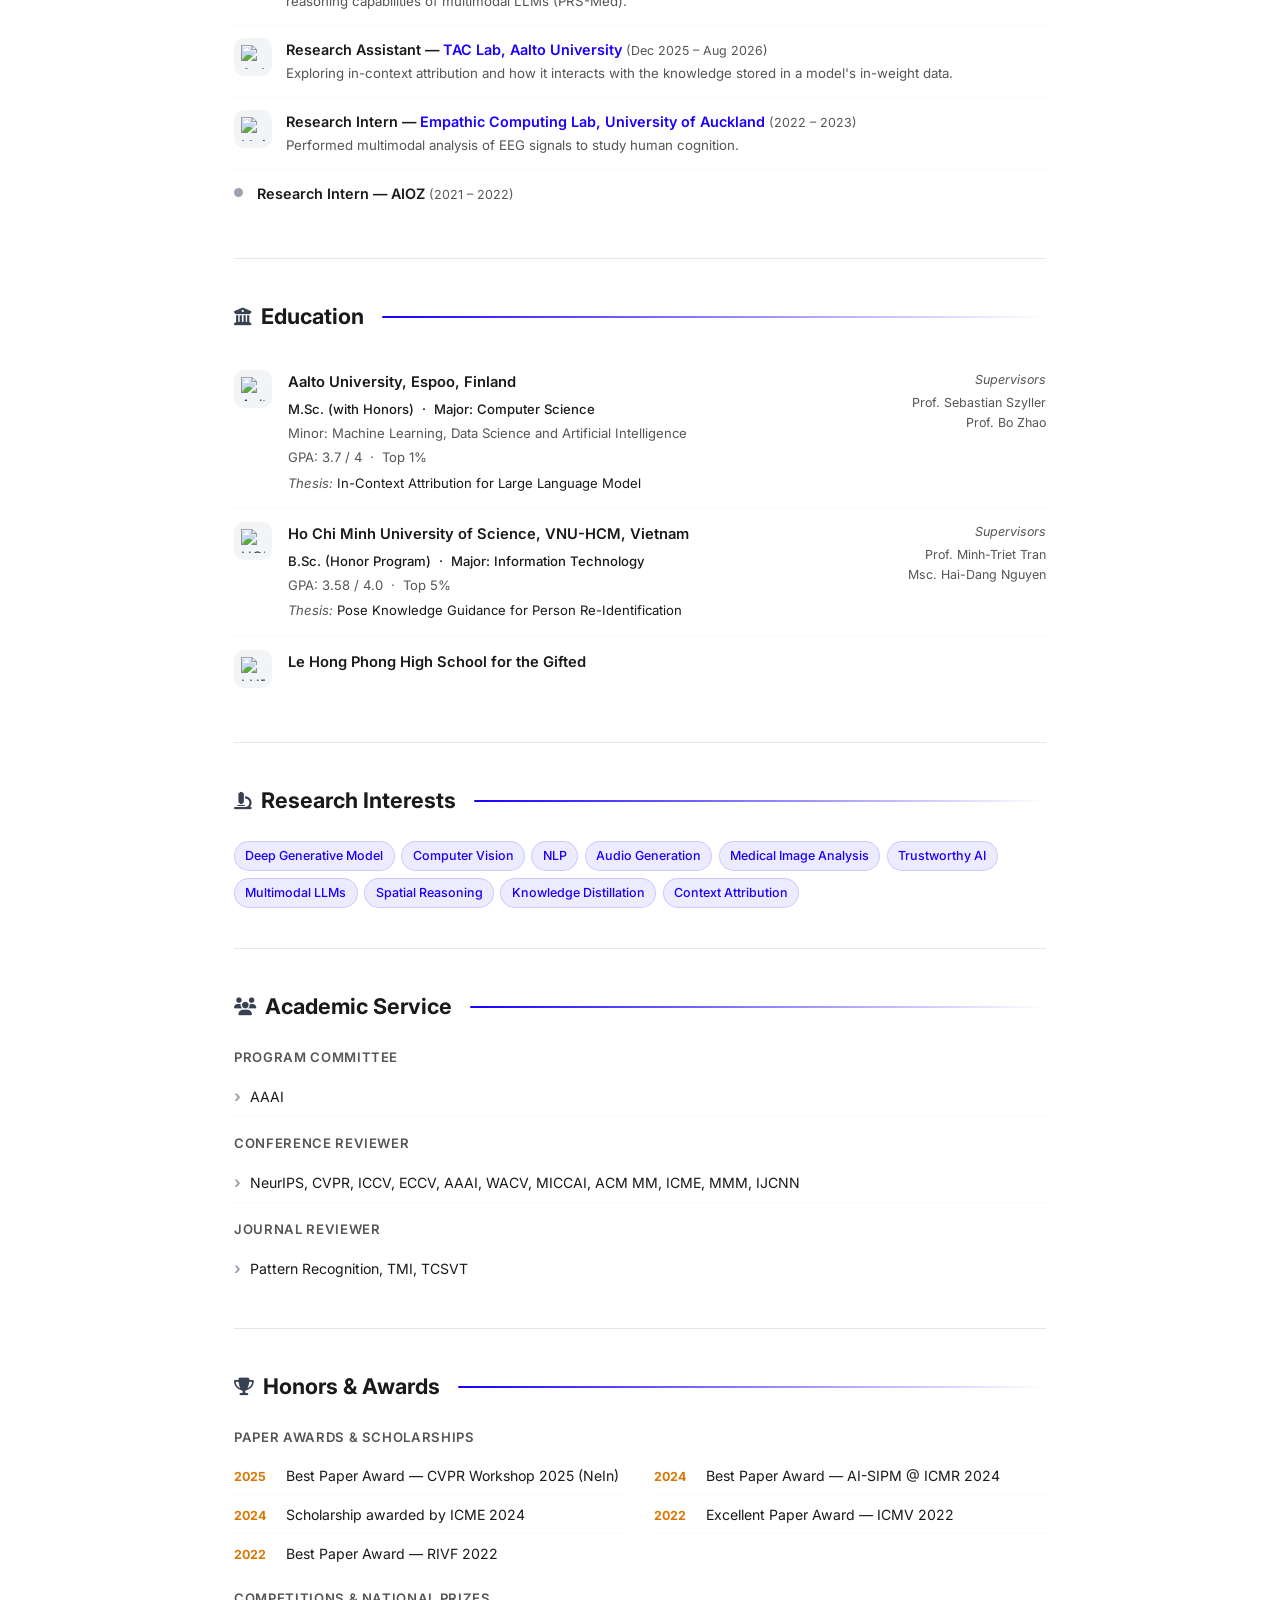
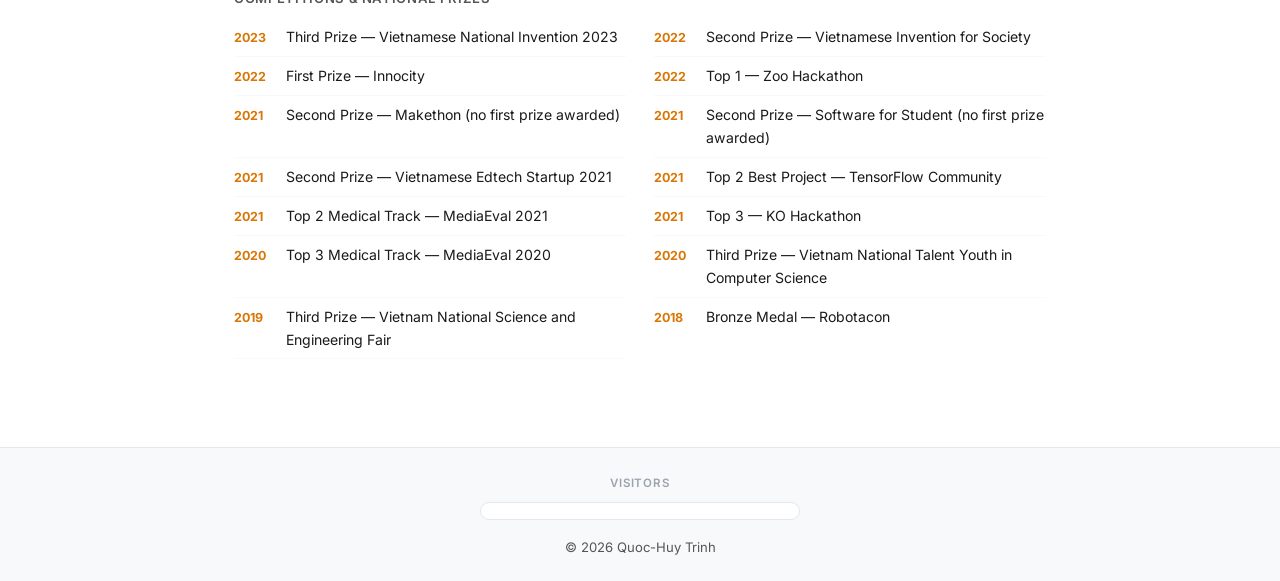
==== commit a955f91f: "feat:update profile" ====
--- a/about.html
+++ b/about.html
@@ -9,7 +9,7 @@
     <link href="https://fonts.googleapis.com/css2?family=Inter:wght@300;400;500;600;700&display=swap" rel="stylesheet">
     <link rel="stylesheet" href="https://cdnjs.cloudflare.com/ajax/libs/font-awesome/6.4.0/css/all.min.css">
     <link rel="stylesheet" href="./style.css">
-    <link rel="icon" href="https://cdn.iconscout.com/icon/free/png-256/free-h-character-alphabet-letter-32852.png">
+    <link rel="icon" href="data:image/svg+xml,%3Csvg xmlns=%27http://www.w3.org/2000/svg%27 viewBox=%270 0 100 100%27%3E%3Ctext x=%2750%27 y=%2768%27 font-size=%2764%27 text-anchor=%27middle%27%3E%F0%9F%93%96%3C/text%3E%3C/svg%3E">
 </head>
 <body>
 
@@ -18,7 +18,7 @@
 ═════════════════════════════════════════ -->
 <nav>
     <a href="index.html" class="nav-brand">
-        <i class="fa fa-code"></i>
+        <span style="font-size:1.1rem;">🧑‍💻</span>
         Quoc-Huy Trinh
     </a>
     <ul class="nav-links">
@@ -64,7 +64,7 @@
             multi-object tracking for surveillance cameras.
         </p>
         <p class="about-para">
-            My research is supervised by Prof. Minh-Triet Tran, Prof. Ulas Bagci, Prof. Sebastian
+            My research is supervised by Prof. Minh-Triet Tran, Prof. Ulas Bagci, Prof. Min Xu, Prof. Sebastian
             Szyller, Prof. Bo Zhao, Dr. Debesh Jha, and Msc. Hai-Dang Nguyen. Outside of research,
             I enjoy reading, soccer, music, and films.
         </p>
@@ -77,6 +77,23 @@
         <h2 class="section-title"><i class="fas fa-briefcase icon"></i> Experience</h2>
 
         <p class="service-subsection">Industry</p>
+
+        <div class="exp-item">
+            <div class="exp-icon"><img src="https://www.google.com/s2/favicons?sz=64&domain=physicalrobotics.com" alt="Physical Robotics"></div>
+            <div class="exp-content">
+                <h3>Chief of ML &mdash; <a href="https://www.physicalrobotics.com/" target="_blank">Physical Robotics</a>
+                    <span class="exp-period">(Nov 2024 – Present)</span></h3>
+                <p>Leading AI for Pi (&pi;), an upper-body humanoid robot that learns human-like skills for dexterous physical tasks.</p>
+            </div>
+        </div>
+
+        <div class="exp-item">
+            <div class="exp-icon"><img src="https://www.google.com/s2/favicons?sz=64&domain=openrb.tech" alt="Open-Robust Lab"></div>
+            <div class="exp-content">
+                <h3>Founder &mdash; <a href="https://www.openrb.tech/" target="_blank">Open-Robust Lab (OpenRB)</a></h3>
+                <p>Independent research lab building AI systems that enhance human creativity while maintaining robustness, safety, and responsible deployment.</p>
+            </div>
+        </div>
 
         <div class="exp-item">
             <div class="exp-icon"><img src="https://www.google.com/s2/favicons?sz=64&domain=spexai.com" alt="SpexAI"></div>
@@ -139,25 +156,16 @@
         <p class="service-subsection">Academic</p>
 
         <div class="exp-item">
-            <div class="exp-dot"></div>
-            <div class="exp-content">
-                <h3>Research Intern &mdash; <a href="https://xulabs.github.io/min-xu/" target="_blank">Xu Lab, Carnegie Mellon University</a>
-                    <span class="exp-period">(Jun 2025 – Present)</span></h3>
+            <div class="exp-icon"><img src="https://www.google.com/s2/favicons?sz=64&domain=cmu.edu" alt="CMU"></div>
+            <div class="exp-content">
+                <h3>Research Assistant &mdash; <a href="https://xulabs.github.io/min-xu/" target="_blank">Xu Lab, Carnegie Mellon University</a>
+                    <span class="exp-period">(Present)</span></h3>
                 <p>Investigating the spatial reasoning of 3D multimodal LLMs over volumetric medical data (SpatialMed).</p>
             </div>
         </div>
 
         <div class="exp-item">
-            <div class="exp-dot"></div>
-            <div class="exp-content">
-                <h3>Research Assistant &mdash; <a href="https://taclab.aalto.fi/" target="_blank">TAC Lab, Aalto University</a>
-                    <span class="exp-period">(Present)</span></h3>
-                <p>Exploring in-context attribution and how it interacts with the knowledge stored in a model's in-weight data.</p>
-            </div>
-        </div>
-
-        <div class="exp-item">
-            <div class="exp-dot"></div>
+            <div class="exp-icon"><img src="https://www.google.com/s2/favicons?sz=64&domain=northwestern.edu" alt="Northwestern"></div>
             <div class="exp-content">
                 <h3>Research Assistant &mdash; <a href="https://www.bagcilab.com/" target="_blank">Bagci Lab, Northwestern University</a>
                     <span class="exp-period">(Aug 2024 – Present)</span></h3>
@@ -166,9 +174,18 @@
         </div>
 
         <div class="exp-item">
-            <div class="exp-dot"></div>
-            <div class="exp-content">
-                <h3>Research Intern &mdash; <a href="http://empathiccomputing.org/" target="_blank">Empathic Computing Lab</a>
+            <div class="exp-icon"><img src="https://www.google.com/s2/favicons?sz=64&domain=aalto.fi" alt="Aalto"></div>
+            <div class="exp-content">
+                <h3>Research Assistant &mdash; <a href="https://taclab.aalto.fi/" target="_blank">TAC Lab, Aalto University</a>
+                    <span class="exp-period">(Dec 2025 – Aug 2026)</span></h3>
+                <p>Exploring in-context attribution and how it interacts with the knowledge stored in a model's in-weight data.</p>
+            </div>
+        </div>
+
+        <div class="exp-item">
+            <div class="exp-icon"><img src="https://www.google.com/s2/favicons?sz=64&domain=auckland.ac.nz" alt="University of Auckland"></div>
+            <div class="exp-content">
+                <h3>Research Intern &mdash; <a href="http://empathiccomputing.org/" target="_blank">Empathic Computing Lab, University of Auckland</a>
                     <span class="exp-period">(2022 – 2023)</span></h3>
                 <p>Performed multimodal analysis of EEG signals to study human cognition.</p>
             </div>
@@ -264,6 +281,9 @@
     ═══════════════════════════════════ -->
     <section id="academic-service">
         <h2 class="section-title"><i class="fas fa-users icon"></i> Academic Service</h2>
+
+        <p class="service-subsection">Program Committee</p>
+        <div class="service-item">AAAI</div>
 
         <p class="service-subsection">Conference Reviewer</p>
         <div class="service-item">NeurIPS, CVPR, ICCV, ECCV, AAAI, WACV, MICCAI, ACM MM, ICME, MMM, IJCNN</div>
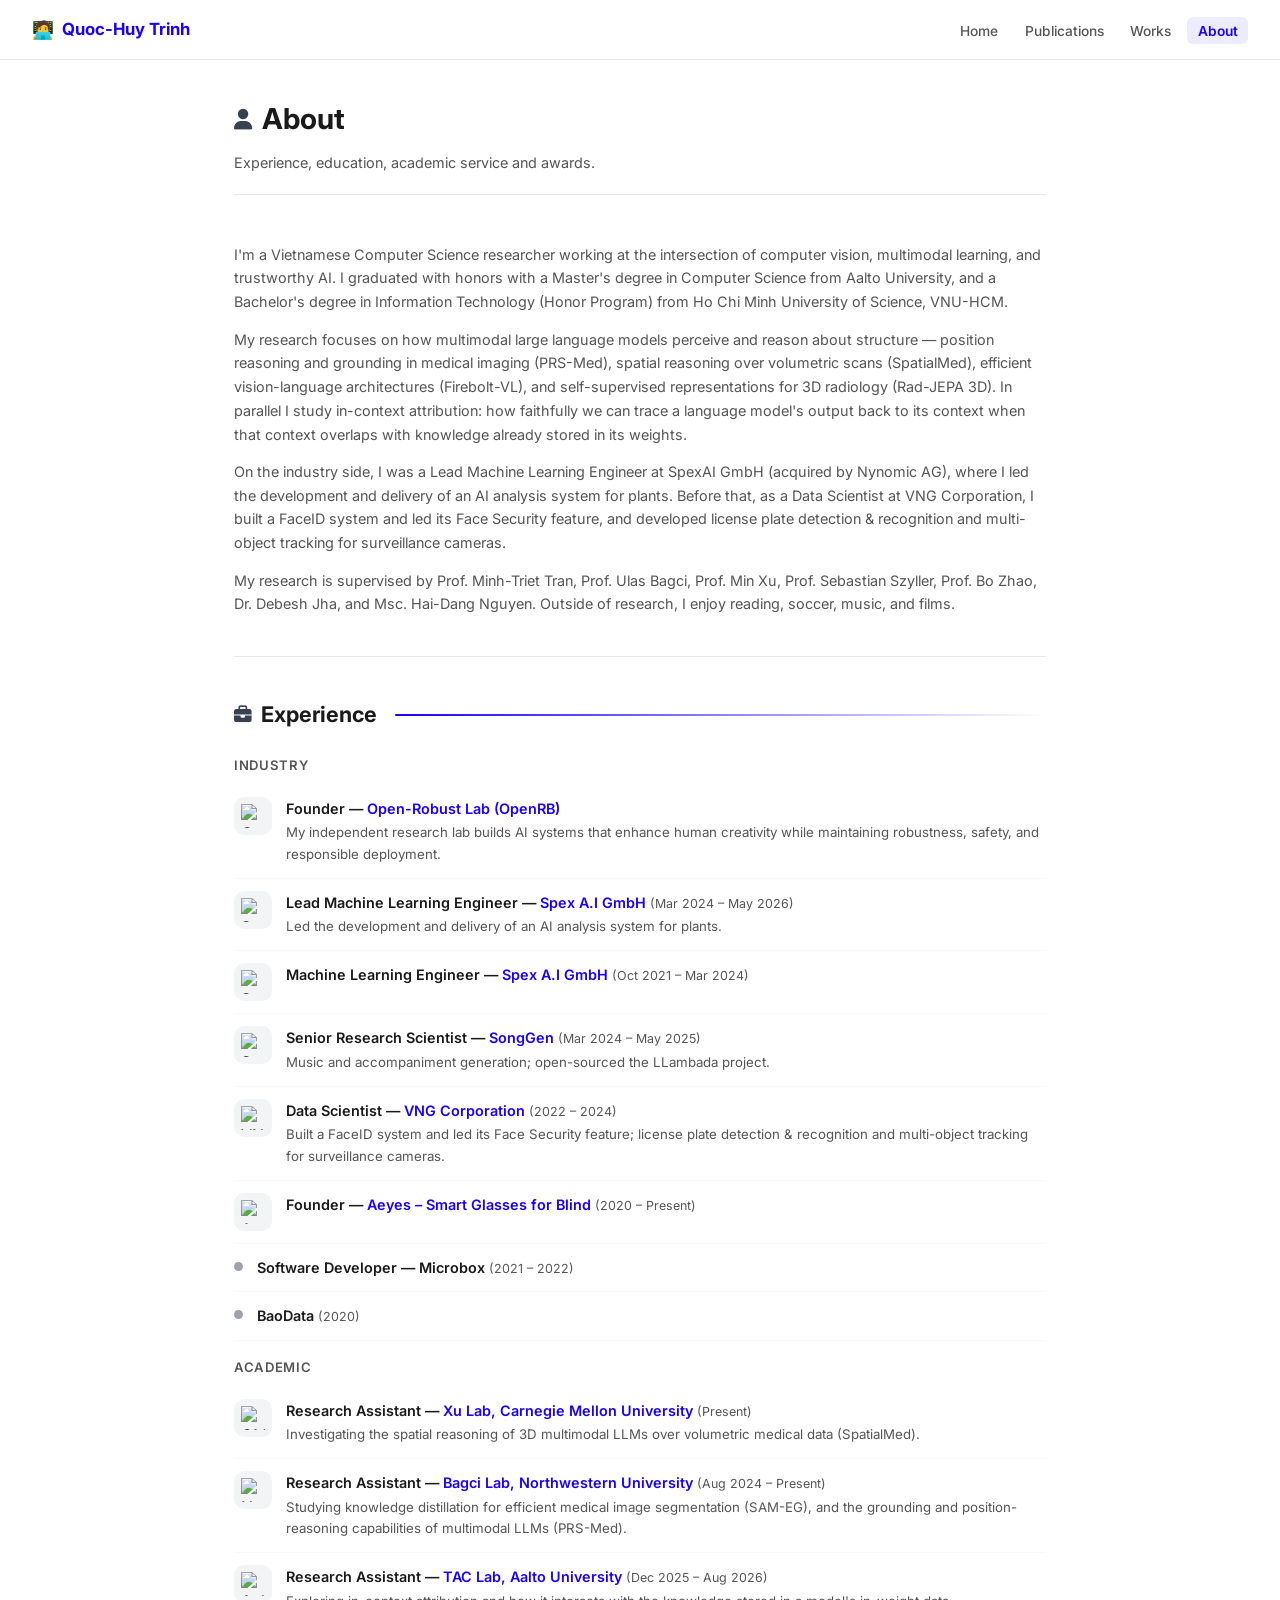
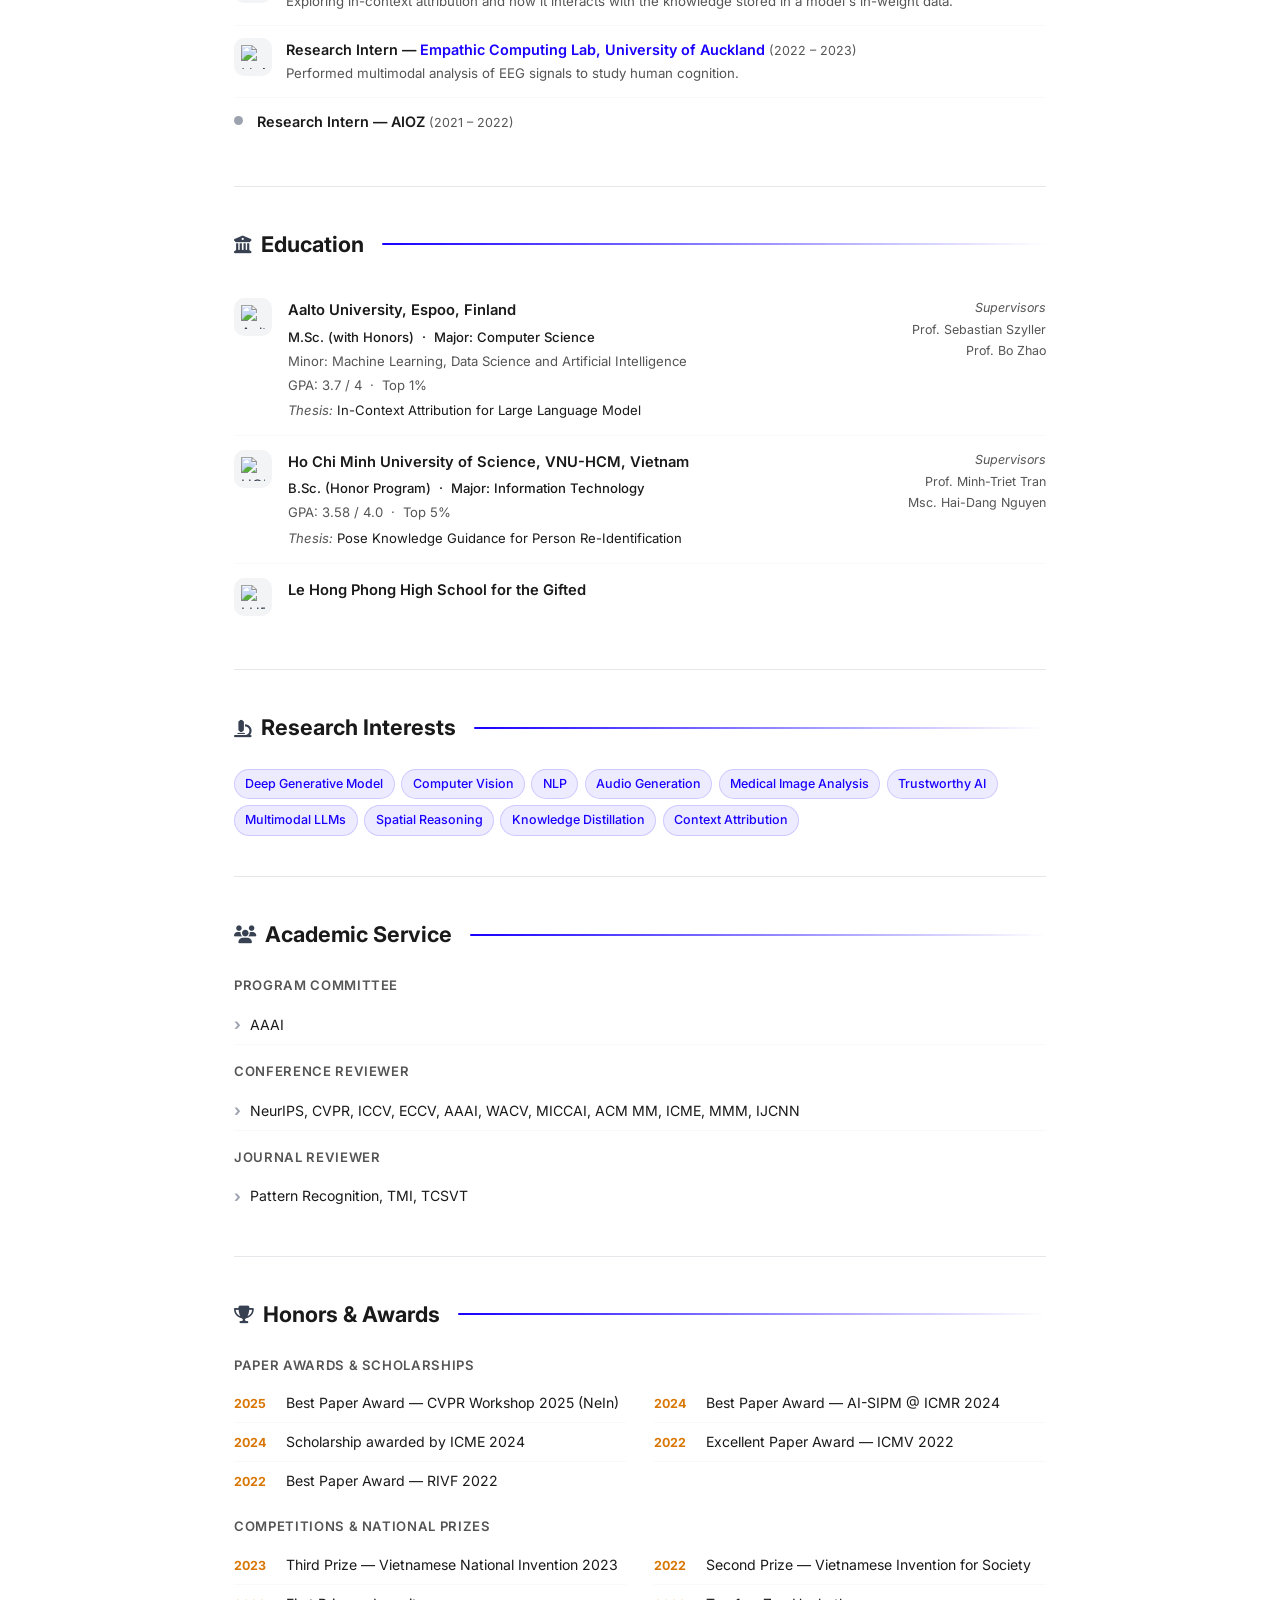
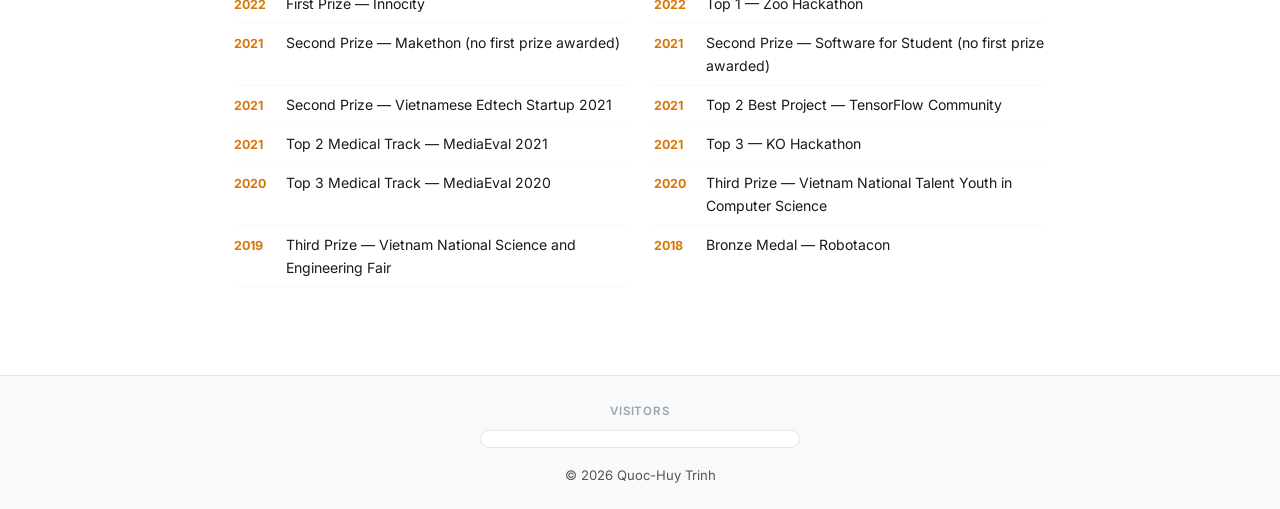
==== commit 298bd8c7: "Remove Physical Robotics experience and update OpenRB description Removed experience section for Phy" ====
--- a/about.html
+++ b/about.html
@@ -79,19 +79,10 @@
         <p class="service-subsection">Industry</p>
 
         <div class="exp-item">
-            <div class="exp-icon"><img src="https://www.google.com/s2/favicons?sz=64&domain=physicalrobotics.com" alt="Physical Robotics"></div>
-            <div class="exp-content">
-                <h3>Chief of ML &mdash; <a href="https://www.physicalrobotics.com/" target="_blank">Physical Robotics</a>
-                    <span class="exp-period">(Nov 2024 – Present)</span></h3>
-                <p>Leading AI for Pi (&pi;), an upper-body humanoid robot that learns human-like skills for dexterous physical tasks.</p>
-            </div>
-        </div>
-
-        <div class="exp-item">
             <div class="exp-icon"><img src="https://www.google.com/s2/favicons?sz=64&domain=openrb.tech" alt="Open-Robust Lab"></div>
             <div class="exp-content">
                 <h3>Founder &mdash; <a href="https://www.openrb.tech/" target="_blank">Open-Robust Lab (OpenRB)</a></h3>
-                <p>Independent research lab building AI systems that enhance human creativity while maintaining robustness, safety, and responsible deployment.</p>
+                <p>My independent research lab builds AI systems that enhance human creativity while maintaining robustness, safety, and responsible deployment.</p>
             </div>
         </div>
 
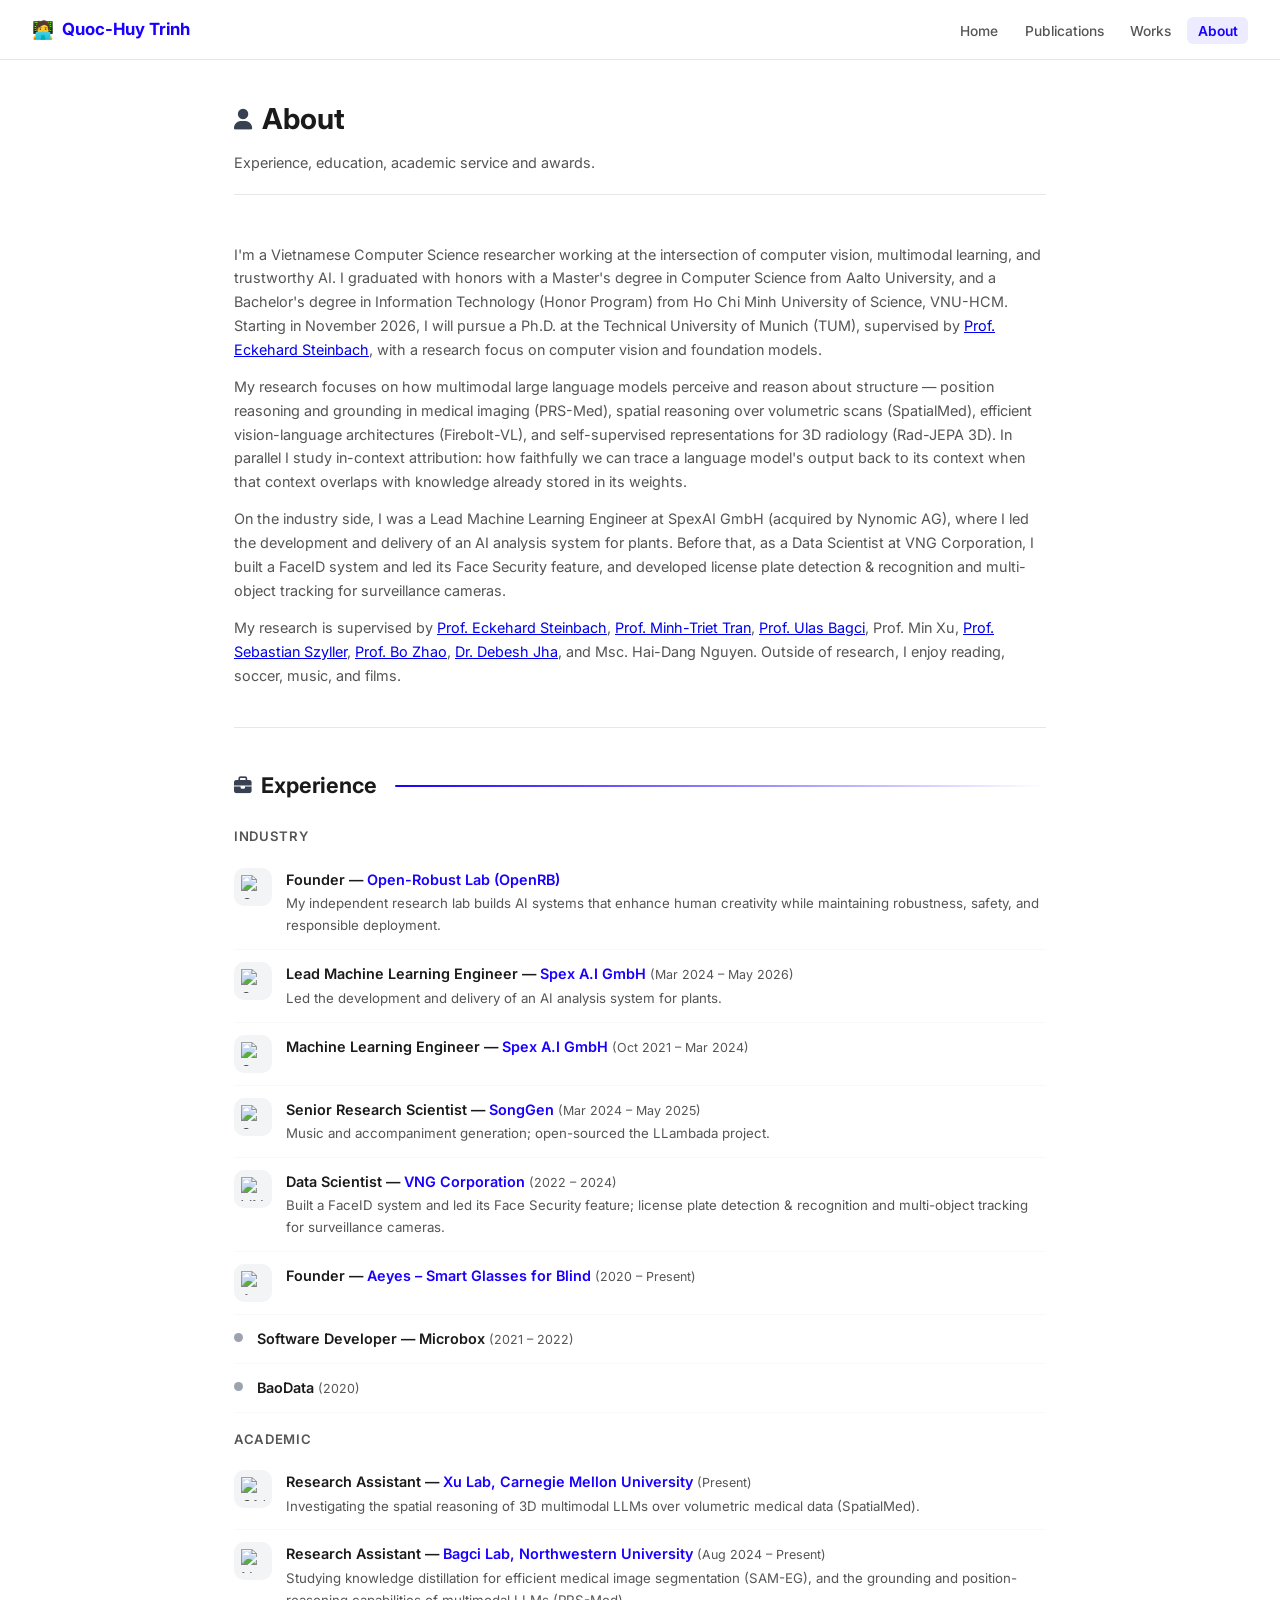
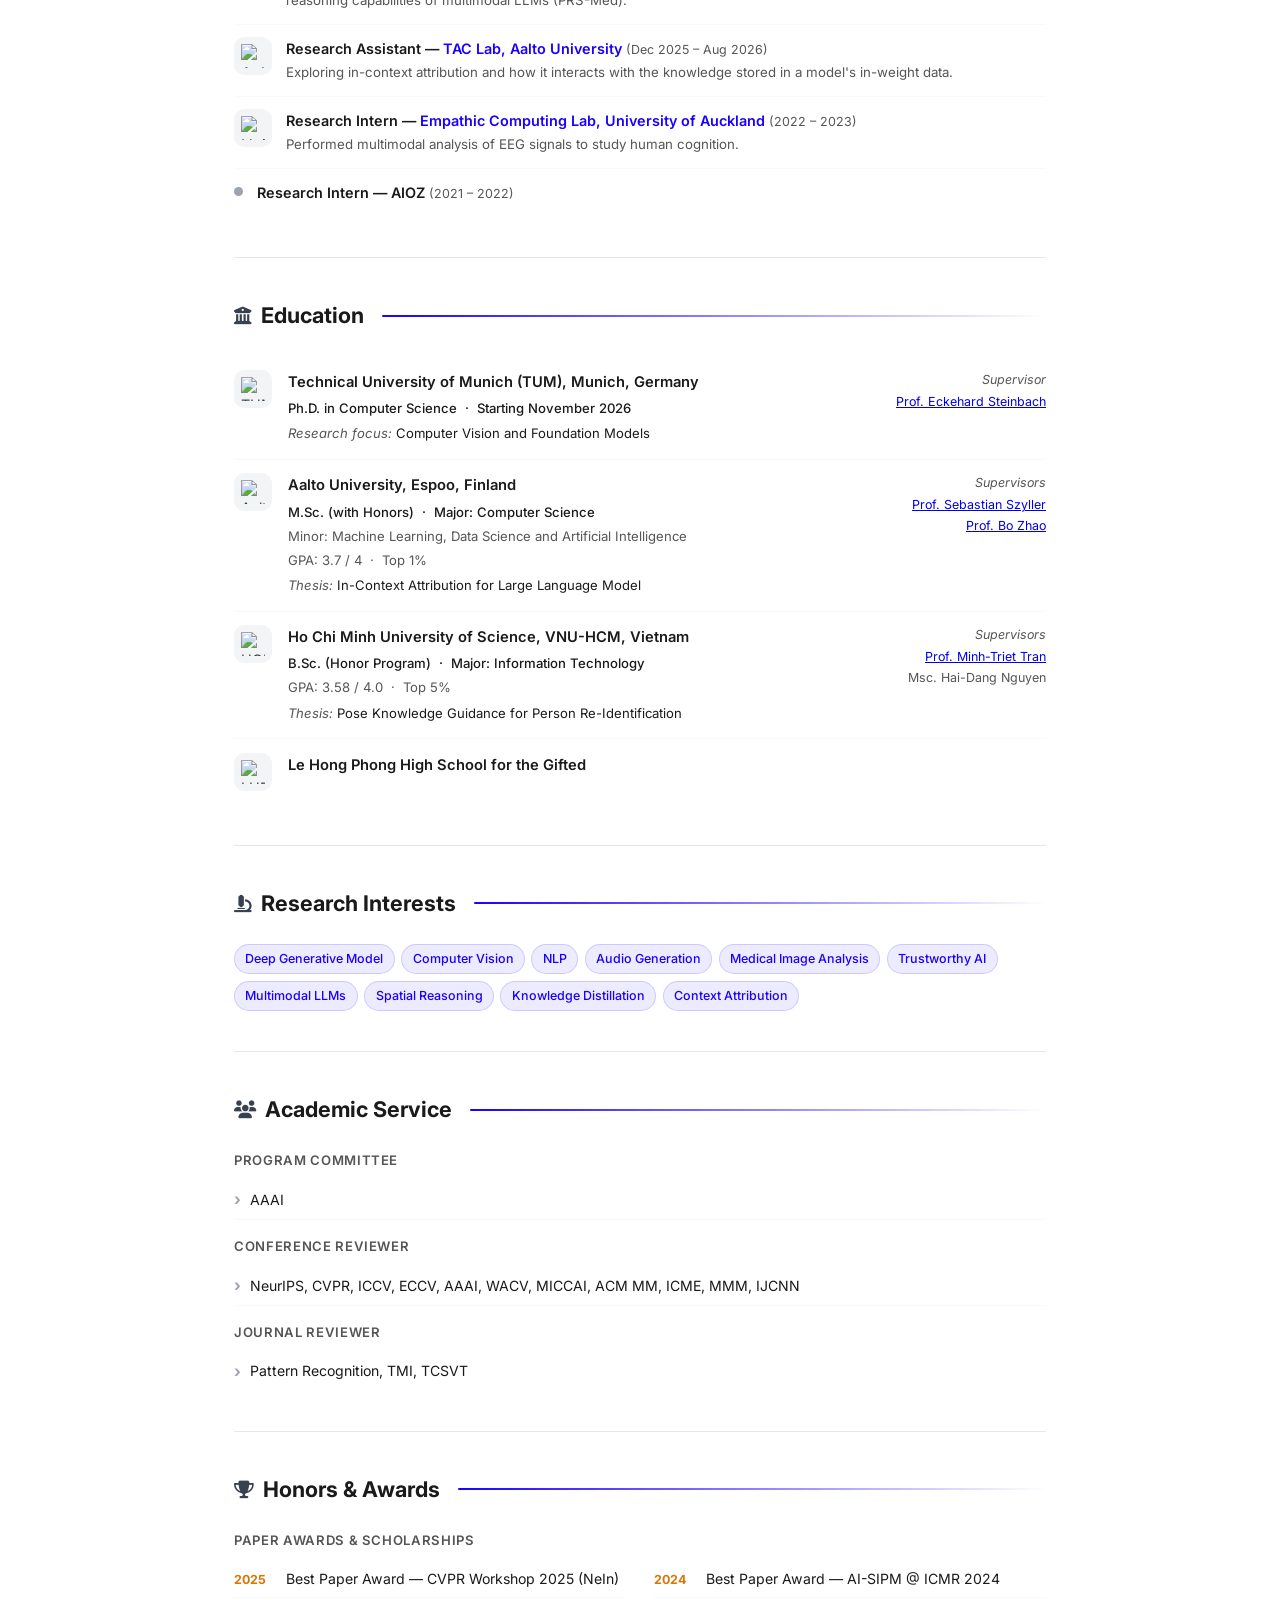
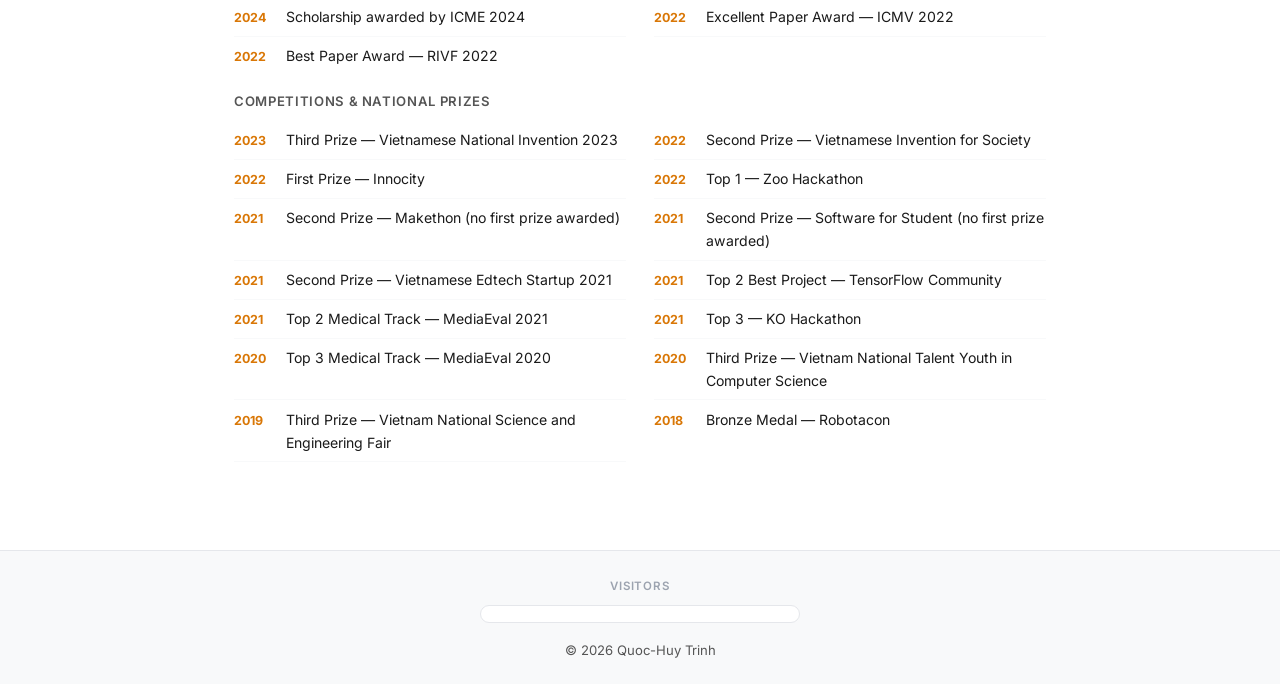
==== commit cec6f6f5: "feat:update info" ====
--- a/about.html
+++ b/about.html
@@ -46,7 +46,10 @@
             I'm a Vietnamese Computer Science researcher working at the intersection of computer vision,
             multimodal learning, and trustworthy AI. I graduated with honors with a Master's degree in
             Computer Science from Aalto University, and a Bachelor's degree in Information Technology
-            (Honor Program) from Ho Chi Minh University of Science, VNU-HCM.
+            (Honor Program) from Ho Chi Minh University of Science, VNU-HCM. Starting in November 2026,
+            I will pursue a Ph.D. at the Technical University of Munich (TUM), supervised by
+            <a href="https://www.ce.cit.tum.de/en/lmt/team/staff/steinbach-eckehard/" target="_blank" rel="noopener noreferrer">Prof. Eckehard Steinbach</a>,
+            with a research focus on computer vision and foundation models.
         </p>
         <p class="about-para">
             My research focuses on how multimodal large language models perceive and reason about
@@ -64,8 +67,8 @@
             multi-object tracking for surveillance cameras.
         </p>
         <p class="about-para">
-            My research is supervised by Prof. Minh-Triet Tran, Prof. Ulas Bagci, Prof. Min Xu, Prof. Sebastian
-            Szyller, Prof. Bo Zhao, Dr. Debesh Jha, and Msc. Hai-Dang Nguyen. Outside of research,
+            My research is supervised by <a href="https://www.ce.cit.tum.de/en/lmt/team/staff/steinbach-eckehard/" target="_blank" rel="noopener noreferrer">Prof. Eckehard Steinbach</a>, <a href="https://www.fit.hcmus.edu.vn/~tmtriet/" target="_blank" rel="noopener noreferrer">Prof. Minh-Triet Tran</a>, <a href="https://bagcilab.com/people/ulas-bagci-phd" target="_blank" rel="noopener noreferrer">Prof. Ulas Bagci</a>,
+            Prof. Min Xu, <a href="https://sebszyller.com/" target="_blank" rel="noopener noreferrer">Prof. Sebastian Szyller</a>, <a href="https://zbjob.github.io/" target="_blank" rel="noopener noreferrer">Prof. Bo Zhao</a>, <a href="https://debeshjha.com/" target="_blank" rel="noopener noreferrer">Dr. Debesh Jha</a>, and Msc. Hai-Dang Nguyen. Outside of research,
             I enjoy reading, soccer, music, and films.
         </p>
     </section>
@@ -196,6 +199,24 @@
     ═══════════════════════════════════ -->
     <section id="education">
         <h2 class="section-title"><i class="fas fa-university icon"></i> Education</h2>
+
+        <!-- PhD -->
+        <div class="edu-item">
+            <div class="edu-icon"><img src="https://www.google.com/s2/favicons?sz=64&amp;domain=tum.de" alt="TUM"></div>
+            <div class="edu-content">
+                <div class="edu-main">
+                    <h3>Technical University of Munich (TUM), Munich, Germany</h3>
+                    <div class="edu-details">
+                        <span class="edu-major">Ph.D. in Computer Science &nbsp;·&nbsp; Starting November 2026</span>
+                        <span class="edu-thesis"><em>Research focus:</em> Computer Vision and Foundation Models</span>
+                    </div>
+                </div>
+                <div class="edu-supervisor">
+                    <span>Supervisor</span>
+                    <a href="https://www.ce.cit.tum.de/en/lmt/team/staff/steinbach-eckehard/" target="_blank" rel="noopener noreferrer">Prof. Eckehard Steinbach</a>
+                </div>
+            </div>
+        </div>
 
         <!-- Master -->
         <div class="edu-item">
@@ -212,7 +233,7 @@
                 </div>
                 <div class="edu-supervisor">
                     <span>Supervisors</span>
-                    Prof. Sebastian Szyller<br>Prof. Bo Zhao
+                    <a href="https://sebszyller.com/" target="_blank" rel="noopener noreferrer">Prof. Sebastian Szyller</a><br><a href="https://zbjob.github.io/" target="_blank" rel="noopener noreferrer">Prof. Bo Zhao</a>
                 </div>
             </div>
         </div>
@@ -231,7 +252,7 @@
                 </div>
                 <div class="edu-supervisor">
                     <span>Supervisors</span>
-                    Prof. Minh-Triet Tran<br>Msc. Hai-Dang Nguyen
+                    <a href="https://www.fit.hcmus.edu.vn/~tmtriet/" target="_blank" rel="noopener noreferrer">Prof. Minh-Triet Tran</a><br>Msc. Hai-Dang Nguyen
                 </div>
             </div>
         </div>
